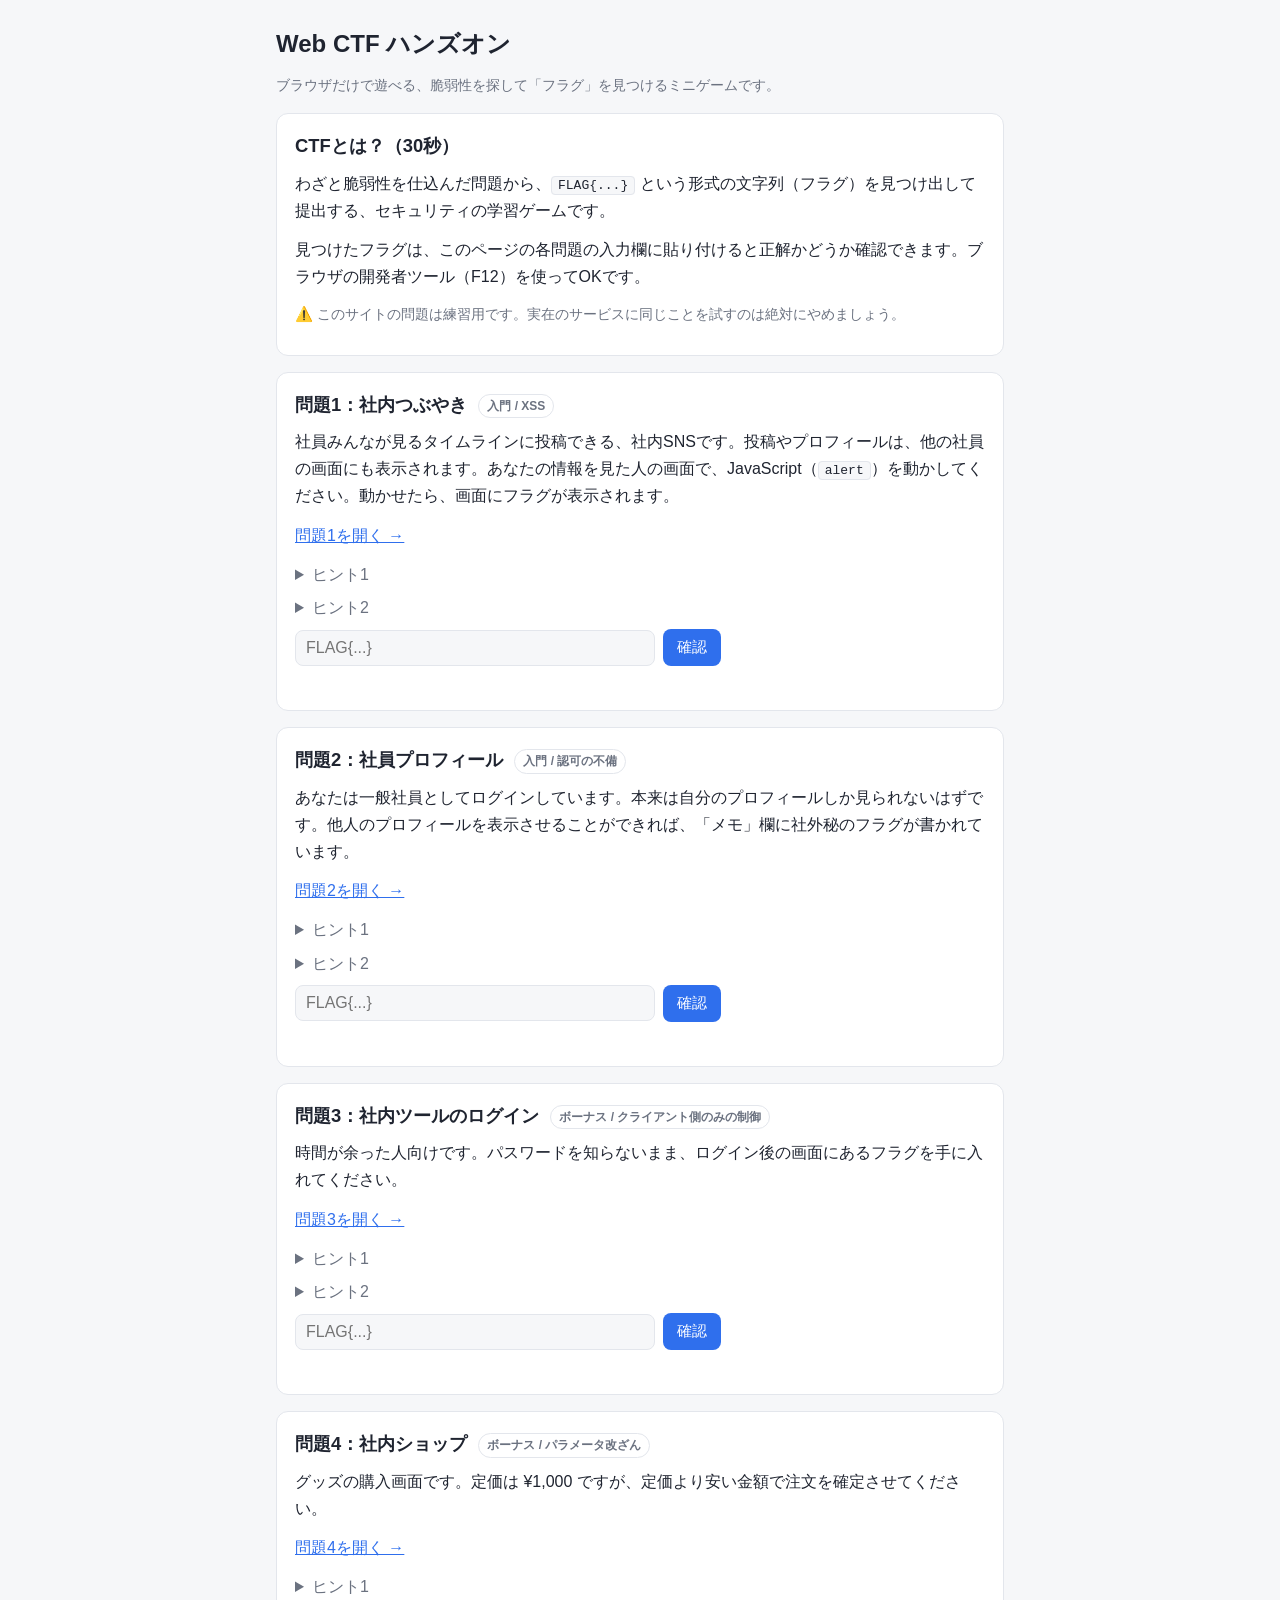
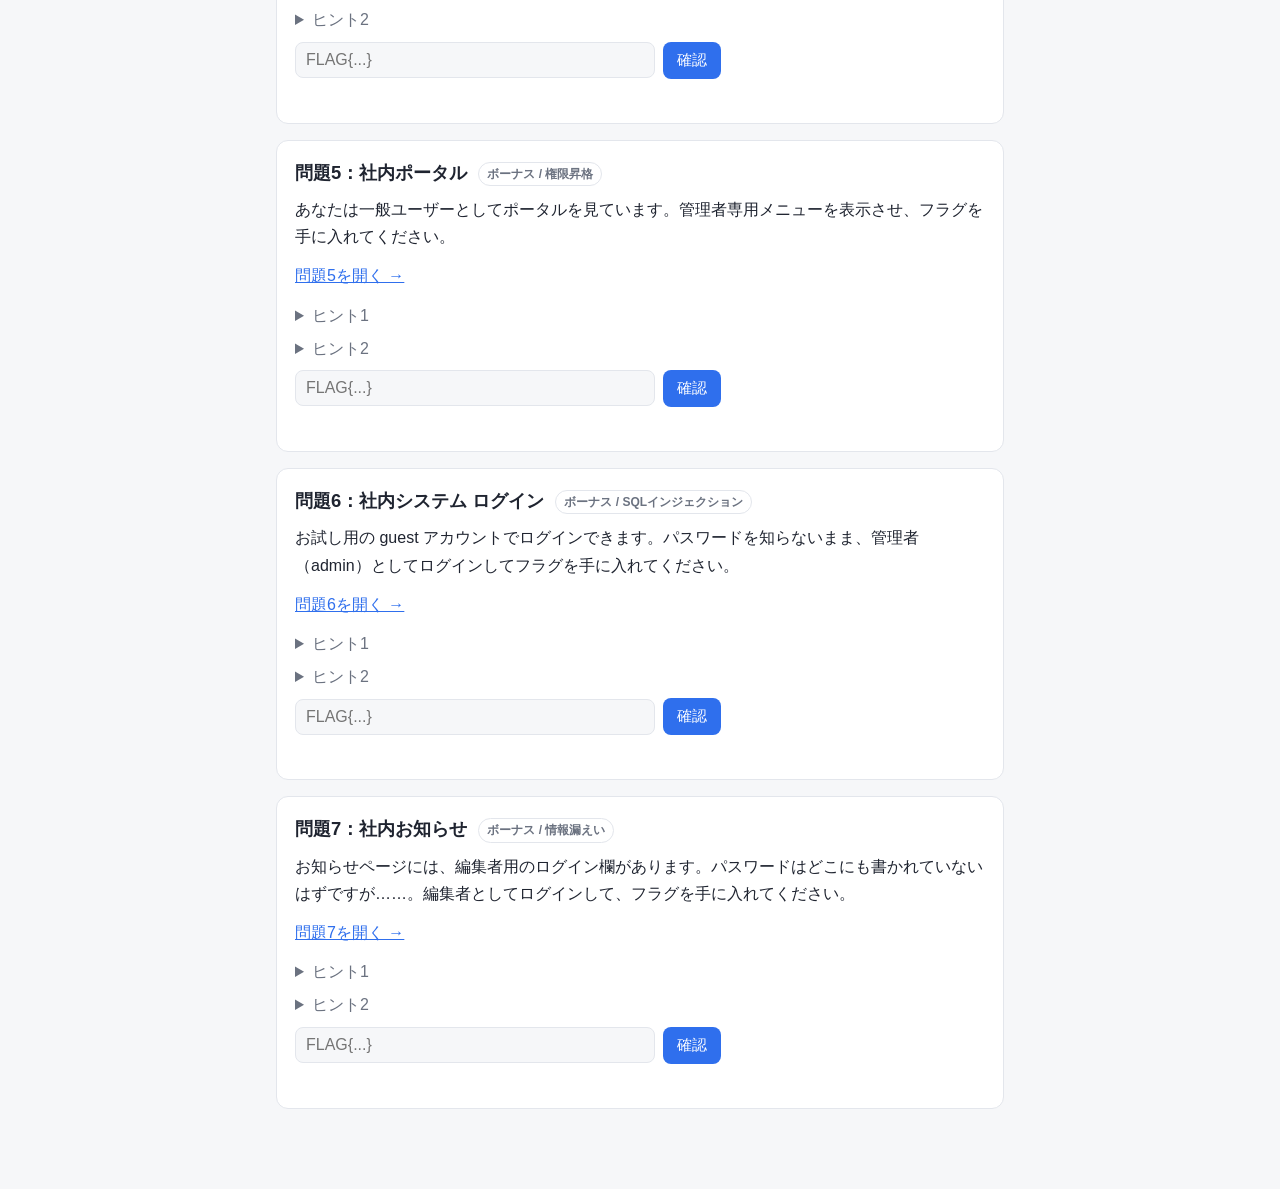
==== index.html @ e2369fd0 "問題1を「プロフィールのWebサイト欄からのXSS（javascript: URL）」に変更 - 投稿本文は textContent で対策済みにし、<script> では解けないようにした - プロ" ====
<!doctype html>
<html lang="ja">
<head>
<meta charset="utf-8">
<meta name="viewport" content="width=device-width, initial-scale=1">
<meta name="robots" content="noindex">
<title>Web CTF ハンズオン</title>
<link rel="stylesheet" href="style.css">
</head>
<body>
<main>
  <h1>Web CTF ハンズオン</h1>
  <p class="muted">ブラウザだけで遊べる、脆弱性を探して「フラグ」を見つけるミニゲームです。</p>

  <div class="card">
    <h2>CTFとは？（30秒）</h2>
    <p>わざと脆弱性を仕込んだ問題から、<code>FLAG{...}</code> という形式の文字列（フラグ）を見つけ出して提出する、セキュリティの学習ゲームです。</p>
    <p>見つけたフラグは、このページの各問題の入力欄に貼り付けると正解かどうか確認できます。ブラウザの開発者ツール（F12）を使ってOKです。</p>
    <p class="muted">⚠️ このサイトの問題は練習用です。実在のサービスに同じことを試すのは絶対にやめましょう。</p>
  </div>

  <div class="card" data-q="q1">
    <h2>問題1：社内つぶやき <span class="badge">入門 / XSS</span></h2>
    <p>社員みんなが見るタイムラインに投稿できる、社内SNSです。投稿やプロフィールは、他の社員の画面にも表示されます。あなたの情報を見た人の画面で、JavaScript（<code>alert</code>）を動かしてください。動かせたら、画面にフラグが表示されます。</p>
    <p><a href="q1.html" target="_blank" rel="noopener">問題1を開く →</a></p>
    <details><summary>ヒント1</summary><p>投稿の本文は、きちんと対策されているようです（<code>&lt;script&gt;</code> を投稿しても、文字のまま表示されます）。投稿のほかに、あなたが入力できる場所はありませんか？ 入力した内容が画面のどこにどう使われているか、開発者ツール（F12）の「要素」タブで見てみましょう。</p></details>
    <details><summary>ヒント2</summary><p>リンク（<code>&lt;a href="..."&gt;</code>）の行き先には、<code>https://</code> だけでなく <code>javascript:</code> で始まる値も書けます。この場合、リンクをクリックすると後ろのJavaScriptが実行されます。Webサイト欄に <code>javascript:alert(1)</code> と保存して、タイムラインの自分の名前をクリックしてみましょう。</p></details>
    <div class="row"><input type="text" placeholder="FLAG{...}" aria-label="問題1のフラグ"><button type="button">確認</button></div>
    <div class="result" aria-live="polite"></div>
  </div>

  <div class="card" data-q="q2">
    <h2>問題2：社員プロフィール <span class="badge">入門 / 認可の不備</span></h2>
    <p>あなたは一般社員としてログインしています。本来は自分のプロフィールしか見られないはずです。他人のプロフィールを表示させることができれば、「メモ」欄に社外秘のフラグが書かれています。</p>
    <p><a href="q2.html?id=101" target="_blank" rel="noopener">問題2を開く →</a></p>
    <details><summary>ヒント1</summary><p>ブラウザのアドレスバー（URL）をよく見てみましょう。</p></details>
    <details><summary>ヒント2</summary><p>URLの <code>id=</code> の後ろの数字を、自分のID（101）以外に変えるとどうなりますか？ 他人のデータが見えてしまったら、それが問題の穴です。</p></details>
    <div class="row"><input type="text" placeholder="FLAG{...}" aria-label="問題2のフラグ"><button type="button">確認</button></div>
    <div class="result" aria-live="polite"></div>
  </div>

  <div class="card" data-q="q3">
    <h2>問題3：社内ツールのログイン <span class="badge">ボーナス / クライアント側のみの制御</span></h2>
    <p>時間が余った人向けです。パスワードを知らないまま、ログイン後の画面にあるフラグを手に入れてください。</p>
    <p><a href="q3.html" target="_blank" rel="noopener">問題3を開く →</a></p>
    <details><summary>ヒント1</summary><p>ページのソース（右クリック →「ページのソースを表示」）を読んでみましょう。ログインの判定は、どこで行われていますか？</p></details>
    <details><summary>ヒント2</summary><p>パスワードの確認がブラウザ側のJavaScriptだけで行われています。<code>atob(...)</code> は Base64 をデコードする関数で、開発者ツールのコンソールでそのまま実行できます。</p></details>
    <div class="row"><input type="text" placeholder="FLAG{...}" aria-label="問題3のフラグ"><button type="button">確認</button></div>
    <div class="result" aria-live="polite"></div>
  </div>

  <div class="card" data-q="q4">
    <h2>問題4：社内ショップ <span class="badge">ボーナス / パラメータ改ざん</span></h2>
    <p>グッズの購入画面です。定価は ¥1,000 ですが、定価より安い金額で注文を確定させてください。</p>
    <p><a href="q4.html" target="_blank" rel="noopener">問題4を開く →</a></p>
    <details><summary>ヒント1</summary><p>画面に見えない項目も、ブラウザには送信データとして入っています。開発者ツール（F12）の「Elements」でフォームを調べてみましょう。</p></details>
    <details><summary>ヒント2</summary><p><code>type="hidden"</code> の入力項目があります。その値はダブルクリックで書き換えられます。書き換えてから「購入する」を押してみましょう。</p></details>
    <div class="row"><input type="text" placeholder="FLAG{...}" aria-label="問題4のフラグ"><button type="button">確認</button></div>
    <div class="result" aria-live="polite"></div>
  </div>

  <div class="card" data-q="q5">
    <h2>問題5：社内ポータル <span class="badge">ボーナス / 権限昇格</span></h2>
    <p>あなたは一般ユーザーとしてポータルを見ています。管理者専用メニューを表示させ、フラグを手に入れてください。</p>
    <p><a href="q5.html" target="_blank" rel="noopener">問題5を開く →</a></p>
    <details><summary>ヒント1</summary><p>「現在のロール」は、どこに保存されているのでしょうか？ 開発者ツール（F12）の「Application」→「Cookies」を見てみましょう。</p></details>
    <details><summary>ヒント2</summary><p>Cookieの <code>role</code> の値は、ブラウザ上で自分で書き換えられます。書き換えたあと、ページを再読み込みしてみましょう。</p></details>
    <div class="row"><input type="text" placeholder="FLAG{...}" aria-label="問題5のフラグ"><button type="button">確認</button></div>
    <div class="result" aria-live="polite"></div>
  </div>

  <div class="card" data-q="q6">
    <h2>問題6：社内システム ログイン <span class="badge">ボーナス / SQLインジェクション</span></h2>
    <p>お試し用の guest アカウントでログインできます。パスワードを知らないまま、管理者（admin）としてログインしてフラグを手に入れてください。</p>
    <p><a href="q6.html" target="_blank" rel="noopener">問題6を開く →</a></p>
    <details><summary>ヒント1</summary><p>まずは guest / guest でログインして、画面に出る「実行されたSQL」を見てみましょう。入力した文字は、SQL文のどこに入っていますか？ ID に <code>'</code>（シングルクォート）を1つだけ入れるとどうなるでしょうか。</p></details>
    <details><summary>ヒント2</summary><p>入力に <code>'</code> を入れると、文字列を途中で終わらせて、その後ろに自分でSQLを書き足せます。SQLでは <code>--</code> から後ろはコメント（無視される部分）です。たとえば ID に <code>admin' --</code> と入れると、SQL文はどうなりますか？</p></details>
    <div class="row"><input type="text" placeholder="FLAG{...}" aria-label="問題6のフラグ"><button type="button">確認</button></div>
    <div class="result" aria-live="polite"></div>
  </div>

  <div class="card" data-q="q7">
    <h2>問題7：社内お知らせ <span class="badge">ボーナス / 情報漏えい</span></h2>
    <p>お知らせページには、編集者用のログイン欄があります。パスワードはどこにも書かれていないはずですが……。編集者としてログインして、フラグを手に入れてください。</p>
    <p><a href="q7.html" target="_blank" rel="noopener">問題7を開く →</a></p>
    <details><summary>ヒント1</summary><p>ページのソースを見ると、別のファイル（設定ファイル）を読み込んでいます。ソース表示の画面では、そのファイル名をクリックして中身を開けます。</p></details>
    <details><summary>ヒント2</summary><p>設定ファイルのコメントに、「退避してある」古いファイルの名前が書かれています。アドレスバーのURLのファイル名をそれに書き換えて開いてみましょう。Webサーバーに置いたファイルは、リンクがなくてもURLさえ分かれば誰でも読めてしまいます。</p></details>
    <div class="row"><input type="text" placeholder="FLAG{...}" aria-label="問題7のフラグ"><button type="button">確認</button></div>
    <div class="result" aria-live="polite"></div>
  </div>

  <p class="muted" id="score" aria-live="polite"></p>
</main>

<script>
// フラグのSHA-256ハッシュ（答えそのものはここに書いていません）
const HASHES = {
  q1: "989458d26c2653d7b86d0289a339e1fc984cbf2ce73290f299287fc858fa68b1",
  q2: "4f68c20f3bf5aa5abec0d32d25b619ff41ea1a18fd244e82161d80823bf4a0c4",
  q3: "cb4aacacb4c4425d191102f54ab099ae815f8ea97229284aa31548eb40bf92a2",
  q4: "a25055f9118e65baf4ce43bc5c16e321013c6e10157f5fd07858ee1d9f1cf411",
  q5: "8100dc72014c74192560a6a80b3734c17d6a9fcbdfe3a47134e9db5082680f2f",
  q6: "704861c099c2d3eb92d60e5a956286bfa74d0f9bb892439f541e4e0abcc93b83",
  q7: "296c0e98abc1559d18c495df46f1ddfdf1f7df73185b8f9fa891355a2763d603"
};
const solved = new Set();

async function sha256(text) {
  const buf = await crypto.subtle.digest("SHA-256", new TextEncoder().encode(text));
  return [...new Uint8Array(buf)].map(b => b.toString(16).padStart(2, "0")).join("");
}

document.querySelectorAll(".card[data-q]").forEach(card => {
  const q = card.dataset.q;
  const input = card.querySelector("input");
  const result = card.querySelector(".result");
  const check = async () => {
    const value = input.value.trim();
    if (!value) return;
    if (await sha256(value) === HASHES[q]) {
      result.textContent = "✅ 正解です！";
      result.className = "result ok";
      solved.add(q);
    } else {
      result.textContent = "❌ 違うようです。もう少し探してみましょう。";
      result.className = "result ng";
    }
    document.getElementById("score").textContent = "正解数：" + solved.size + " / " + Object.keys(HASHES).length + "（問題3〜7はボーナスです）";
  };
  card.querySelector("button").addEventListener("click", check);
  input.addEventListener("keydown", e => { if (e.key === "Enter") check(); });
});
</script>
</body>
</html>
---- style.css ----
:root {
  --bg: #f6f7f9;
  --card: #ffffff;
  --text: #1f2430;
  --muted: #6b7280;
  --accent: #2f6fed;
  --border: #e3e6ec;
  --ok: #17803d;
  --ng: #c0392b;
}
@media (prefers-color-scheme: dark) {
  :root {
    --bg: #14161b;
    --card: #1d2027;
    --text: #e8eaf0;
    --muted: #9aa1b0;
    --accent: #6c9bff;
    --border: #2c303a;
    --ok: #4cc27a;
    --ng: #ff7a6b;
  }
}
* { box-sizing: border-box; }
body {
  margin: 0;
  background: var(--bg);
  color: var(--text);
  font-family: -apple-system, BlinkMacSystemFont, "Hiragino Sans", "Noto Sans JP", sans-serif;
  line-height: 1.7;
}
main { max-width: 760px; margin: 0 auto; padding: 24px 16px 64px; }
h1 { font-size: 1.5rem; margin: 0 0 8px; }
h2 { font-size: 1.15rem; margin: 0 0 8px; }
p { margin: 0 0 12px; }
a { color: var(--accent); }
.card {
  background: var(--card);
  border: 1px solid var(--border);
  border-radius: 12px;
  padding: 16px 18px;
  margin: 16px 0;
}
.badge {
  display: inline-block;
  font-size: 0.75rem;
  padding: 1px 8px;
  border-radius: 999px;
  border: 1px solid var(--border);
  color: var(--muted);
  margin-left: 6px;
  vertical-align: middle;
}
.muted { color: var(--muted); font-size: 0.9rem; }
input[type="text"], input[type="password"] {
  padding: 8px 10px;
  border: 1px solid var(--border);
  border-radius: 8px;
  background: var(--bg);
  color: var(--text);
  font-size: 1rem;
  min-width: 0;
  width: 100%;
  max-width: 360px;
}
button {
  padding: 8px 14px;
  border: 0;
  border-radius: 8px;
  background: var(--accent);
  color: #fff;
  font-size: 0.95rem;
  cursor: pointer;
}
.row { display: flex; gap: 8px; flex-wrap: wrap; align-items: center; margin-top: 8px; }
.result { margin-top: 8px; font-size: 0.9rem; min-height: 1.4em; }
.ok { color: var(--ok); font-weight: 600; }
.ng { color: var(--ng); }
details { margin: 6px 0; }
summary { cursor: pointer; color: var(--muted); }
table { border-collapse: collapse; width: 100%; }
th, td { text-align: left; padding: 6px 8px; border-bottom: 1px solid var(--border); }
th { width: 8em; color: var(--muted); font-weight: 500; }
.topbar { font-size: 0.85rem; color: var(--muted); margin-bottom: 16px; }
.back { margin-top: 24px; font-size: 0.9rem; }
code { background: var(--bg); padding: 1px 6px; border-radius: 4px; border: 1px solid var(--border); }
pre { background: var(--bg); border: 1px solid var(--border); border-radius: 8px; padding: 10px 12px; margin: 0 0 8px; white-space: pre-wrap; word-break: break-all; font-size: 0.9rem; }
.timeline { list-style: none; padding: 0; margin: 0; }
.timeline li { padding: 10px 0; border-bottom: 1px solid var(--border); }
.timeline li:last-child { border-bottom: 0; }
#clear { background: var(--card); border: 1px solid var(--ok); border-radius: 12px; padding: 12px 16px; word-break: break-all; }
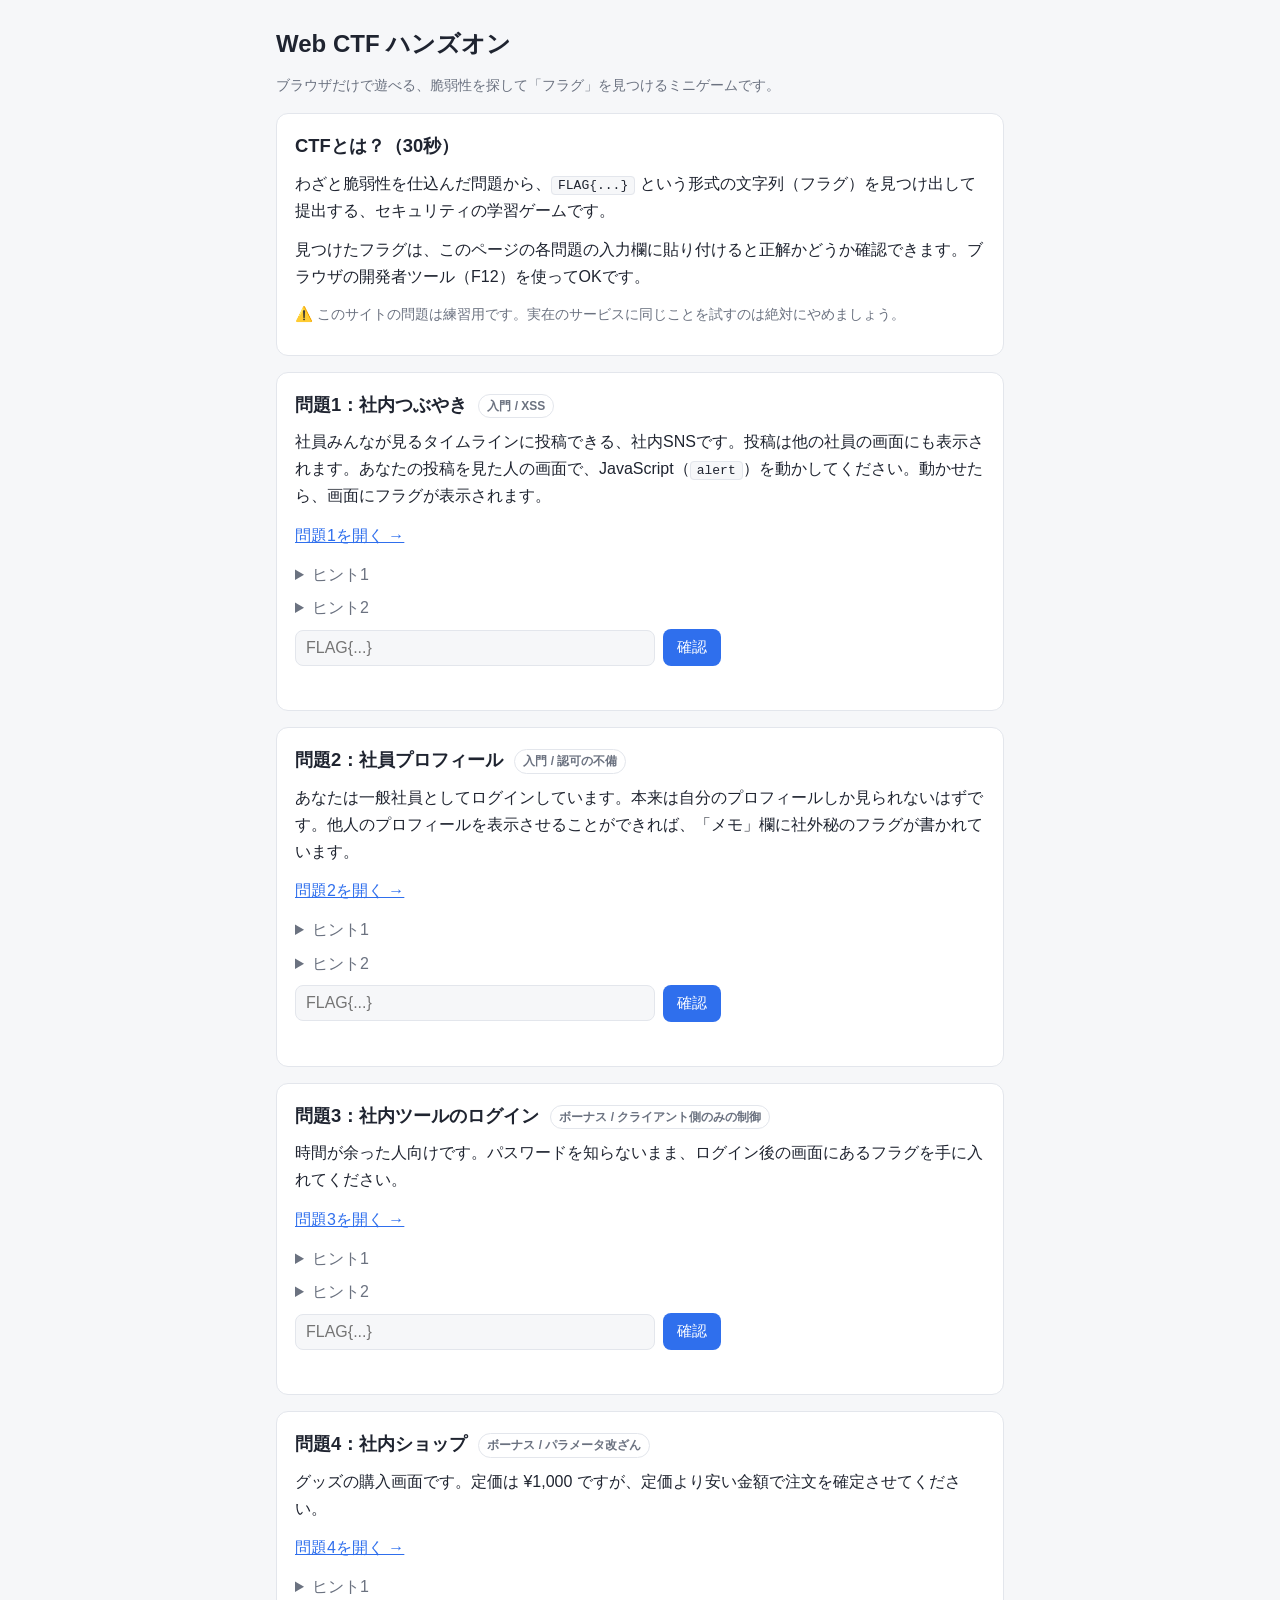
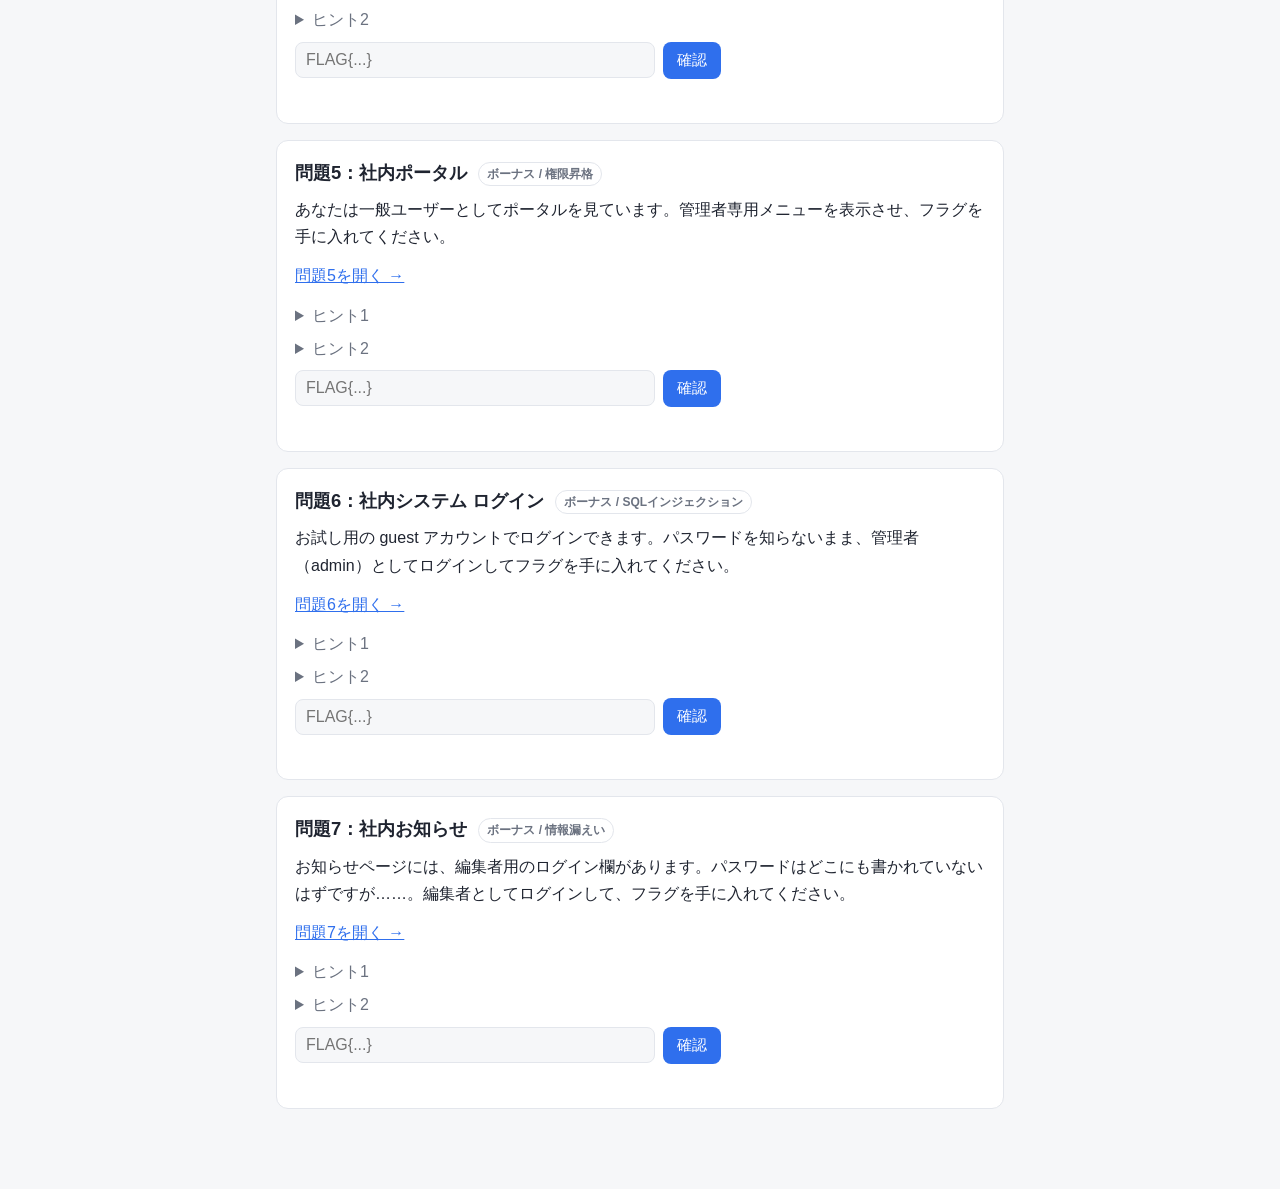
==== commit 695aaa29: "問題1を「大文字の <SCRIPT> で対策をすり抜けるXSS」に変更 - 投稿の小文字の <script> だけを消す、不十分な対策を用意 - <SCRIPT>alert(1)</SCRIPT> の" ====
--- a/index.html
+++ b/index.html
@@ -21,10 +21,10 @@
 
   <div class="card" data-q="q1">
     <h2>問題1：社内つぶやき <span class="badge">入門 / XSS</span></h2>
-    <p>社員みんなが見るタイムラインに投稿できる、社内SNSです。投稿やプロフィールは、他の社員の画面にも表示されます。あなたの情報を見た人の画面で、JavaScript（<code>alert</code>）を動かしてください。動かせたら、画面にフラグが表示されます。</p>
+    <p>社員みんなが見るタイムラインに投稿できる、社内SNSです。投稿は他の社員の画面にも表示されます。あなたの投稿を見た人の画面で、JavaScript（<code>alert</code>）を動かしてください。動かせたら、画面にフラグが表示されます。</p>
     <p><a href="q1.html" target="_blank" rel="noopener">問題1を開く →</a></p>
-    <details><summary>ヒント1</summary><p>投稿の本文は、きちんと対策されているようです（<code>&lt;script&gt;</code> を投稿しても、文字のまま表示されます）。投稿のほかに、あなたが入力できる場所はありませんか？ 入力した内容が画面のどこにどう使われているか、開発者ツール（F12）の「要素」タブで見てみましょう。</p></details>
-    <details><summary>ヒント2</summary><p>リンク（<code>&lt;a href="..."&gt;</code>）の行き先には、<code>https://</code> だけでなく <code>javascript:</code> で始まる値も書けます。この場合、リンクをクリックすると後ろのJavaScriptが実行されます。Webサイト欄に <code>javascript:alert(1)</code> と保存して、タイムラインの自分の名前をクリックしてみましょう。</p></details>
+    <details><summary>ヒント1</summary><p>まずは <code>&lt;script&gt;alert(1)&lt;/script&gt;</code> と投稿してみましょう。タイムラインには何が残りましたか？ 何が消されたのでしょうか。</p></details>
+    <details><summary>ヒント2</summary><p>このサイトは、小文字の <code>&lt;script&gt;</code> という文字だけを探して消しています。でも、HTMLのタグは大文字で書いても同じ意味になります。<code>&lt;SCRIPT&gt;alert(1)&lt;/SCRIPT&gt;</code> と投稿するとどうなるでしょうか？</p></details>
     <div class="row"><input type="text" placeholder="FLAG{...}" aria-label="問題1のフラグ"><button type="button">確認</button></div>
     <div class="result" aria-live="polite"></div>
   </div>
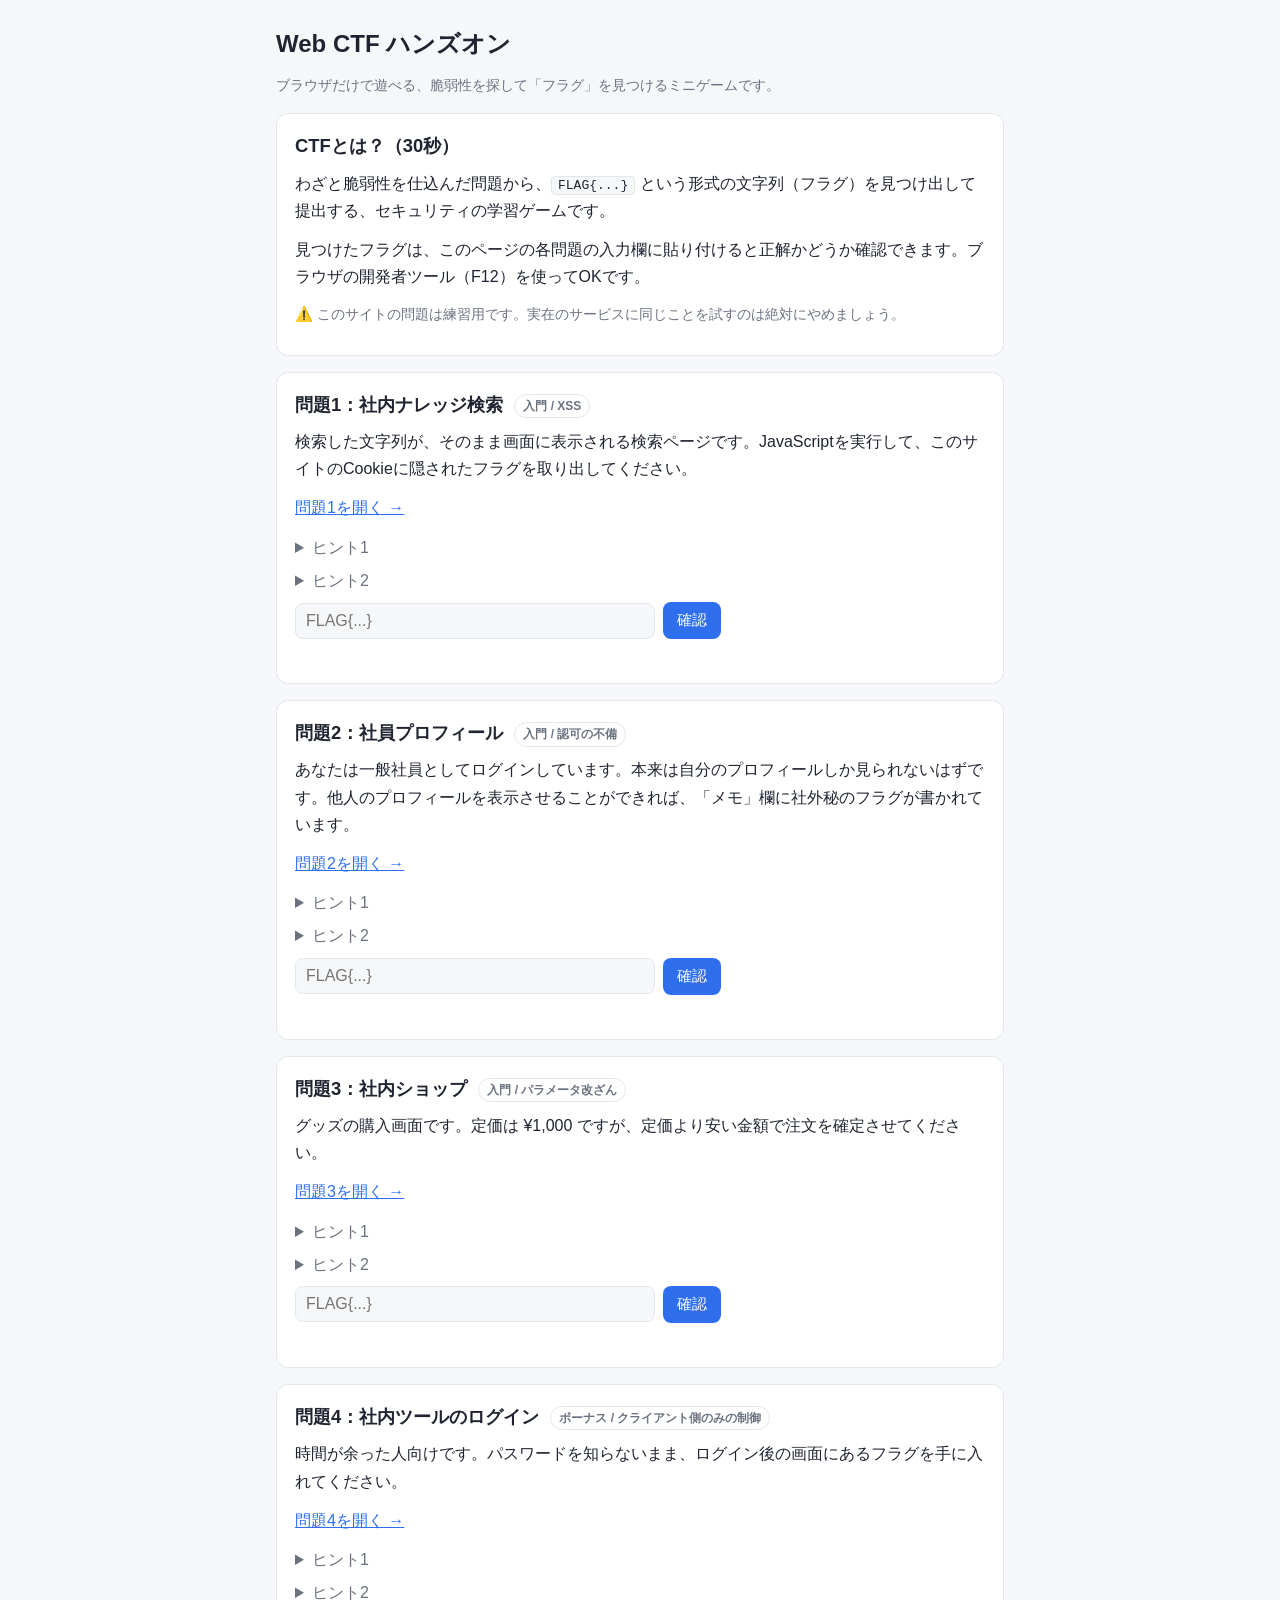
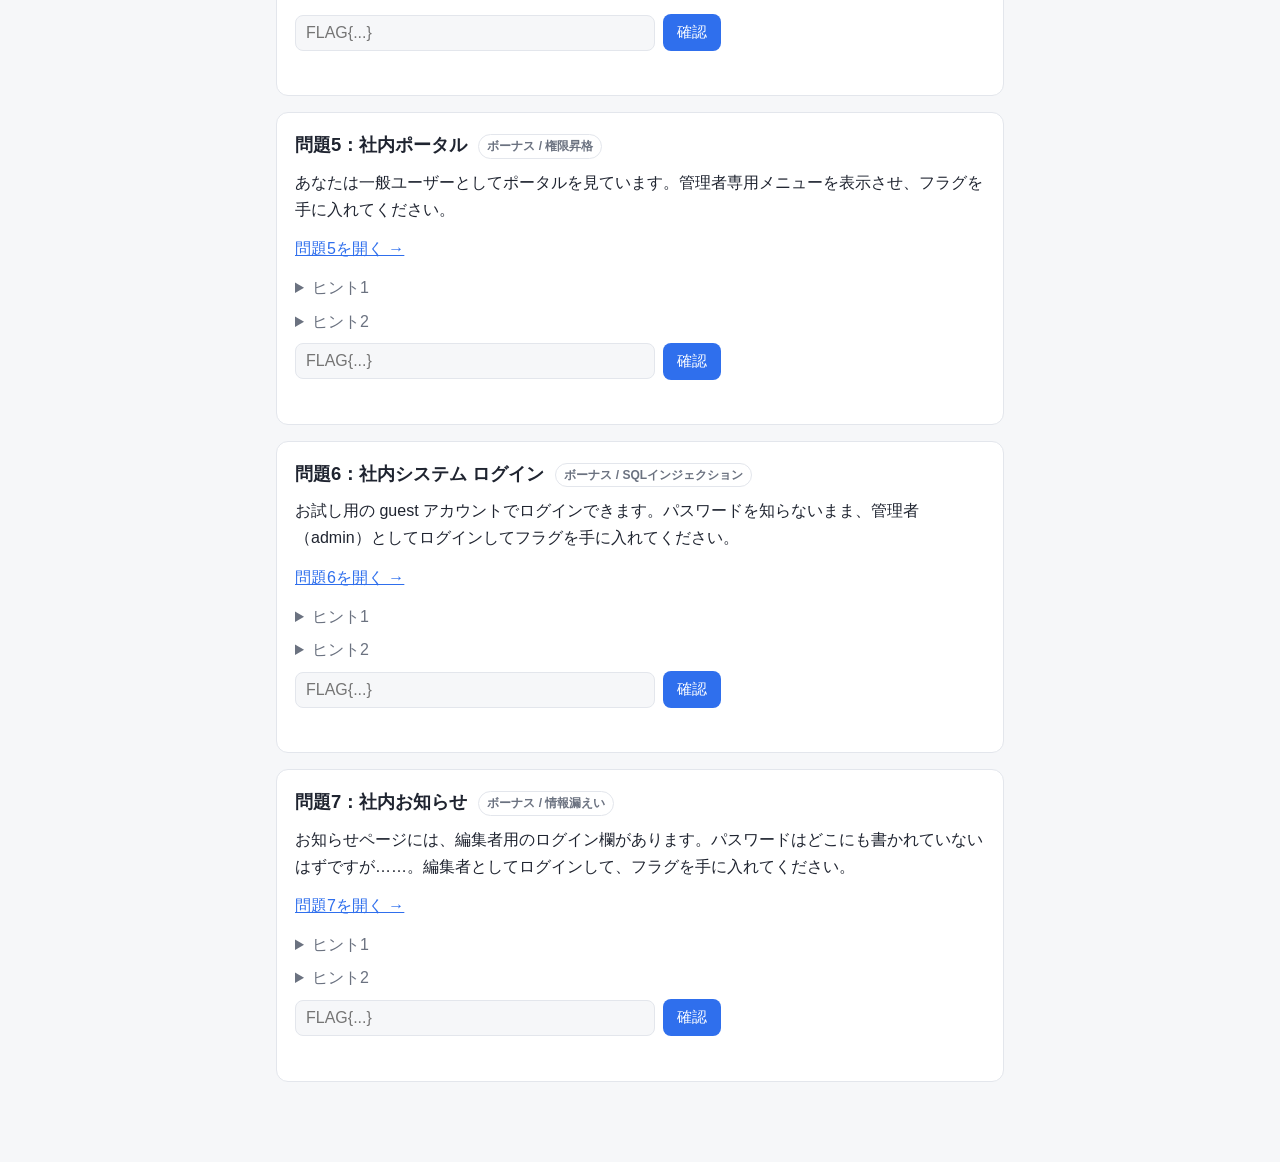
==== commit ebc38d49: "問題3と問題4を入れ替え（問題3＝社内ショップ、問題4＝社内ツールのログイン） - q3.html を社内ショップ（パラメータ改ざん・本編）、q4.html を社内ツールのログイン（クライアント側のみ" ====
--- a/index.html
+++ b/index.html
@@ -20,11 +20,11 @@
   </div>
 
   <div class="card" data-q="q1">
-    <h2>問題1：社内つぶやき <span class="badge">入門 / XSS</span></h2>
-    <p>社員みんなが見るタイムラインに投稿できる、社内SNSです。投稿は他の社員の画面にも表示されます。あなたの投稿を見た人の画面で、JavaScript（<code>alert</code>）を動かしてください。動かせたら、画面にフラグが表示されます。</p>
+    <h2>問題1：社内ナレッジ検索 <span class="badge">入門 / XSS</span></h2>
+    <p>検索した文字列が、そのまま画面に表示される検索ページです。JavaScriptを実行して、このサイトのCookieに隠されたフラグを取り出してください。</p>
     <p><a href="q1.html" target="_blank" rel="noopener">問題1を開く →</a></p>
-    <details><summary>ヒント1</summary><p>まずは <code>&lt;script&gt;alert(1)&lt;/script&gt;</code> と投稿してみましょう。タイムラインには何が残りましたか？ 何が消されたのでしょうか。</p></details>
-    <details><summary>ヒント2</summary><p>このサイトは、小文字の <code>&lt;script&gt;</code> という文字だけを探して消しています。でも、HTMLのタグは大文字で書いても同じ意味になります。<code>&lt;SCRIPT&gt;alert(1)&lt;/SCRIPT&gt;</code> と投稿するとどうなるでしょうか？</p></details>
+    <details><summary>ヒント1</summary><p>入力した文字は、HTMLとしてそのまま解釈されているかもしれません。<code>&lt;b&gt;太字&lt;/b&gt;</code> と入力するとどうなりますか？</p></details>
+    <details><summary>ヒント2</summary><p><code>&lt;script&gt;</code> タグは対策されています。でも、JavaScriptを実行できるHTMLの書き方は他にもあります（例：画像の読み込みエラー時に動く属性）。Cookieは <code>document.cookie</code> で読めます。</p></details>
     <div class="row"><input type="text" placeholder="FLAG{...}" aria-label="問題1のフラグ"><button type="button">確認</button></div>
     <div class="result" aria-live="polite"></div>
   </div>
@@ -40,21 +40,21 @@
   </div>
 
   <div class="card" data-q="q3">
-    <h2>問題3：社内ツールのログイン <span class="badge">ボーナス / クライアント側のみの制御</span></h2>
-    <p>時間が余った人向けです。パスワードを知らないまま、ログイン後の画面にあるフラグを手に入れてください。</p>
+    <h2>問題3：社内ショップ <span class="badge">入門 / パラメータ改ざん</span></h2>
+    <p>グッズの購入画面です。定価は ¥1,000 ですが、定価より安い金額で注文を確定させてください。</p>
     <p><a href="q3.html" target="_blank" rel="noopener">問題3を開く →</a></p>
-    <details><summary>ヒント1</summary><p>ページのソース（右クリック →「ページのソースを表示」）を読んでみましょう。ログインの判定は、どこで行われていますか？</p></details>
-    <details><summary>ヒント2</summary><p>パスワードの確認がブラウザ側のJavaScriptだけで行われています。<code>atob(...)</code> は Base64 をデコードする関数で、開発者ツールのコンソールでそのまま実行できます。</p></details>
+    <details><summary>ヒント1</summary><p>画面に見えない項目も、ブラウザには送信データとして入っています。開発者ツール（F12）の「Elements」でフォームを調べてみましょう。</p></details>
+    <details><summary>ヒント2</summary><p><code>type="hidden"</code> の入力項目があります。その値はダブルクリックで書き換えられます。書き換えてから「購入する」を押してみましょう。</p></details>
     <div class="row"><input type="text" placeholder="FLAG{...}" aria-label="問題3のフラグ"><button type="button">確認</button></div>
     <div class="result" aria-live="polite"></div>
   </div>
 
   <div class="card" data-q="q4">
-    <h2>問題4：社内ショップ <span class="badge">ボーナス / パラメータ改ざん</span></h2>
-    <p>グッズの購入画面です。定価は ¥1,000 ですが、定価より安い金額で注文を確定させてください。</p>
+    <h2>問題4：社内ツールのログイン <span class="badge">ボーナス / クライアント側のみの制御</span></h2>
+    <p>時間が余った人向けです。パスワードを知らないまま、ログイン後の画面にあるフラグを手に入れてください。</p>
     <p><a href="q4.html" target="_blank" rel="noopener">問題4を開く →</a></p>
-    <details><summary>ヒント1</summary><p>画面に見えない項目も、ブラウザには送信データとして入っています。開発者ツール（F12）の「Elements」でフォームを調べてみましょう。</p></details>
-    <details><summary>ヒント2</summary><p><code>type="hidden"</code> の入力項目があります。その値はダブルクリックで書き換えられます。書き換えてから「購入する」を押してみましょう。</p></details>
+    <details><summary>ヒント1</summary><p>ページのソース（右クリック →「ページのソースを表示」）を読んでみましょう。ログインの判定は、どこで行われていますか？</p></details>
+    <details><summary>ヒント2</summary><p>パスワードの確認がブラウザ側のJavaScriptだけで行われています。<code>atob(...)</code> は Base64 をデコードする関数で、開発者ツールのコンソールでそのまま実行できます。</p></details>
     <div class="row"><input type="text" placeholder="FLAG{...}" aria-label="問題4のフラグ"><button type="button">確認</button></div>
     <div class="result" aria-live="polite"></div>
   </div>
@@ -97,8 +97,8 @@
 const HASHES = {
   q1: "989458d26c2653d7b86d0289a339e1fc984cbf2ce73290f299287fc858fa68b1",
   q2: "4f68c20f3bf5aa5abec0d32d25b619ff41ea1a18fd244e82161d80823bf4a0c4",
-  q3: "cb4aacacb4c4425d191102f54ab099ae815f8ea97229284aa31548eb40bf92a2",
-  q4: "a25055f9118e65baf4ce43bc5c16e321013c6e10157f5fd07858ee1d9f1cf411",
+  q3: "a25055f9118e65baf4ce43bc5c16e321013c6e10157f5fd07858ee1d9f1cf411",
+  q4: "cb4aacacb4c4425d191102f54ab099ae815f8ea97229284aa31548eb40bf92a2",
   q5: "8100dc72014c74192560a6a80b3734c17d6a9fcbdfe3a47134e9db5082680f2f",
   q6: "704861c099c2d3eb92d60e5a956286bfa74d0f9bb892439f541e4e0abcc93b83",
   q7: "296c0e98abc1559d18c495df46f1ddfdf1f7df73185b8f9fa891355a2763d603"
@@ -125,7 +125,7 @@
       result.textContent = "❌ 違うようです。もう少し探してみましょう。";
       result.className = "result ng";
     }
-    document.getElementById("score").textContent = "正解数：" + solved.size + " / " + Object.keys(HASHES).length + "（問題3〜7はボーナスです）";
+    document.getElementById("score").textContent = "正解数：" + solved.size + " / " + Object.keys(HASHES).length + "（問題4〜7はボーナスです）";
   };
   card.querySelector("button").addEventListener("click", check);
   input.addEventListener("keydown", e => { if (e.key === "Enter") check(); });
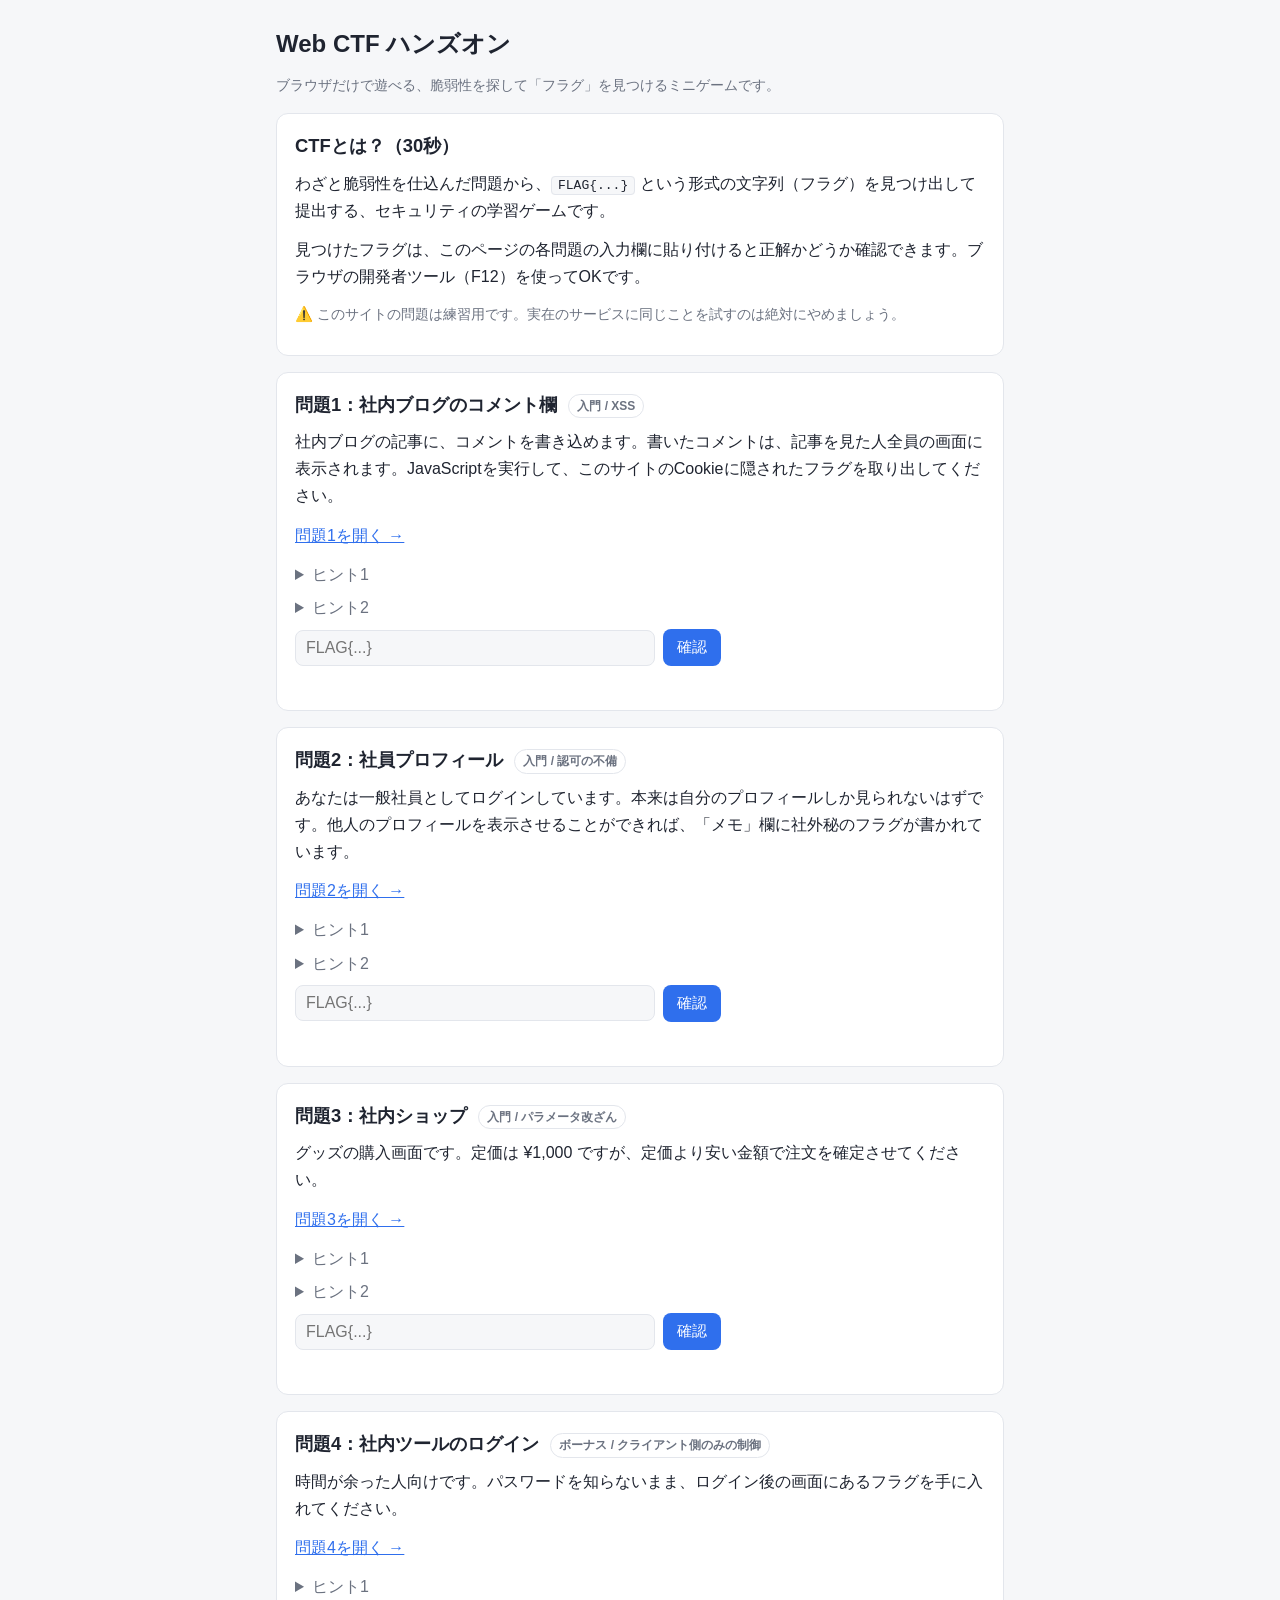
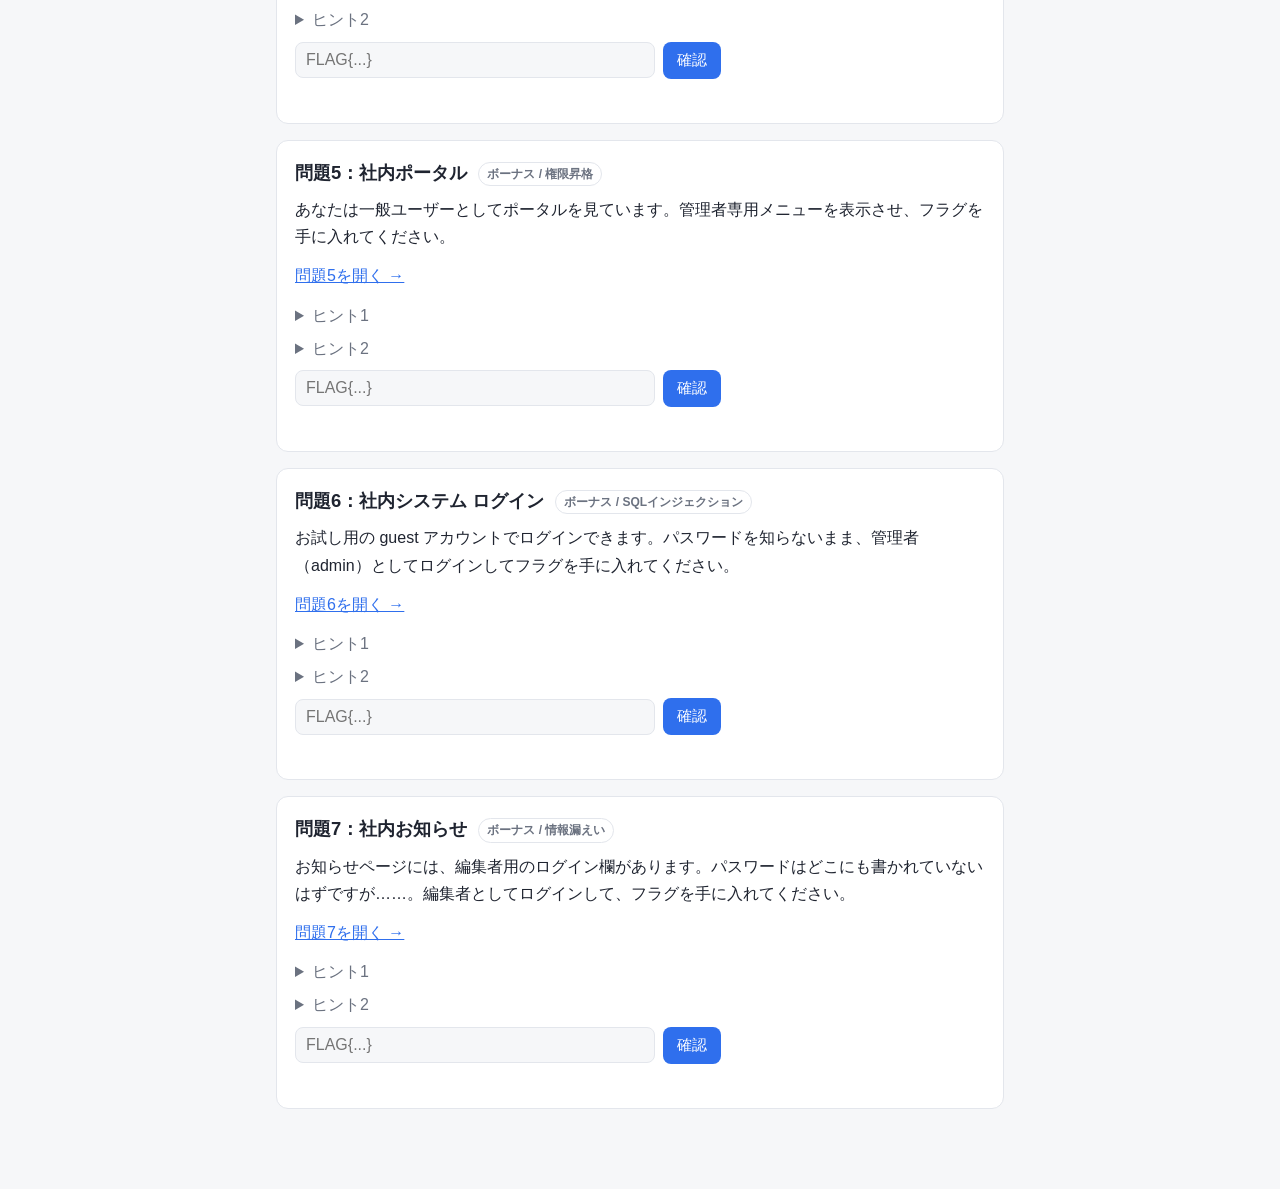
==== commit 5362c53f: "問題1をブログのコメント欄（保存型XSS）に変更し、XSSのデモ用ページを追加 - q1.html：社内ブログの記事とコメント欄。コメントは localStorage に保存し、innerHTML で" ====
--- a/index.html
+++ b/index.html
@@ -20,11 +20,11 @@
   </div>
 
   <div class="card" data-q="q1">
-    <h2>問題1：社内ナレッジ検索 <span class="badge">入門 / XSS</span></h2>
-    <p>検索した文字列が、そのまま画面に表示される検索ページです。JavaScriptを実行して、このサイトのCookieに隠されたフラグを取り出してください。</p>
+    <h2>問題1：社内ブログのコメント欄 <span class="badge">入門 / XSS</span></h2>
+    <p>社内ブログの記事に、コメントを書き込めます。書いたコメントは、記事を見た人全員の画面に表示されます。JavaScriptを実行して、このサイトのCookieに隠されたフラグを取り出してください。</p>
     <p><a href="q1.html" target="_blank" rel="noopener">問題1を開く →</a></p>
-    <details><summary>ヒント1</summary><p>入力した文字は、HTMLとしてそのまま解釈されているかもしれません。<code>&lt;b&gt;太字&lt;/b&gt;</code> と入力するとどうなりますか？</p></details>
-    <details><summary>ヒント2</summary><p><code>&lt;script&gt;</code> タグは対策されています。でも、JavaScriptを実行できるHTMLの書き方は他にもあります（例：画像の読み込みエラー時に動く属性）。Cookieは <code>document.cookie</code> で読めます。</p></details>
+    <details><summary>ヒント1</summary><p>コメントの文字は、HTMLとしてそのまま表示されているかもしれません。<code>&lt;b&gt;こんにちは&lt;/b&gt;</code> とコメントするとどうなりますか？</p></details>
+    <details><summary>ヒント2</summary><p><code>&lt;script</code> は対策されています（消されます）。でも、JavaScriptを実行できるHTMLの書き方は、ほかにもあります（例：画像の読み込みエラー時に動く属性）。Cookieは <code>document.cookie</code> で読めます。</p></details>
     <div class="row"><input type="text" placeholder="FLAG{...}" aria-label="問題1のフラグ"><button type="button">確認</button></div>
     <div class="result" aria-live="polite"></div>
   </div>
--- a/style.css
+++ b/style.css
@@ -84,7 +84,7 @@
 .back { margin-top: 24px; font-size: 0.9rem; }
 code { background: var(--bg); padding: 1px 6px; border-radius: 4px; border: 1px solid var(--border); }
 pre { background: var(--bg); border: 1px solid var(--border); border-radius: 8px; padding: 10px 12px; margin: 0 0 8px; white-space: pre-wrap; word-break: break-all; font-size: 0.9rem; }
-.timeline { list-style: none; padding: 0; margin: 0; }
-.timeline li { padding: 10px 0; border-bottom: 1px solid var(--border); }
-.timeline li:last-child { border-bottom: 0; }
-#clear { background: var(--card); border: 1px solid var(--ok); border-radius: 12px; padding: 12px 16px; word-break: break-all; }
+.comments { list-style: none; padding: 0; margin: 0 0 12px; }
+.comments li { padding: 10px 0; border-bottom: 1px solid var(--border); }
+.comments li strong { font-size: 0.9rem; }
+button.secondary { background: transparent; color: var(--muted); border: 1px solid var(--border); }
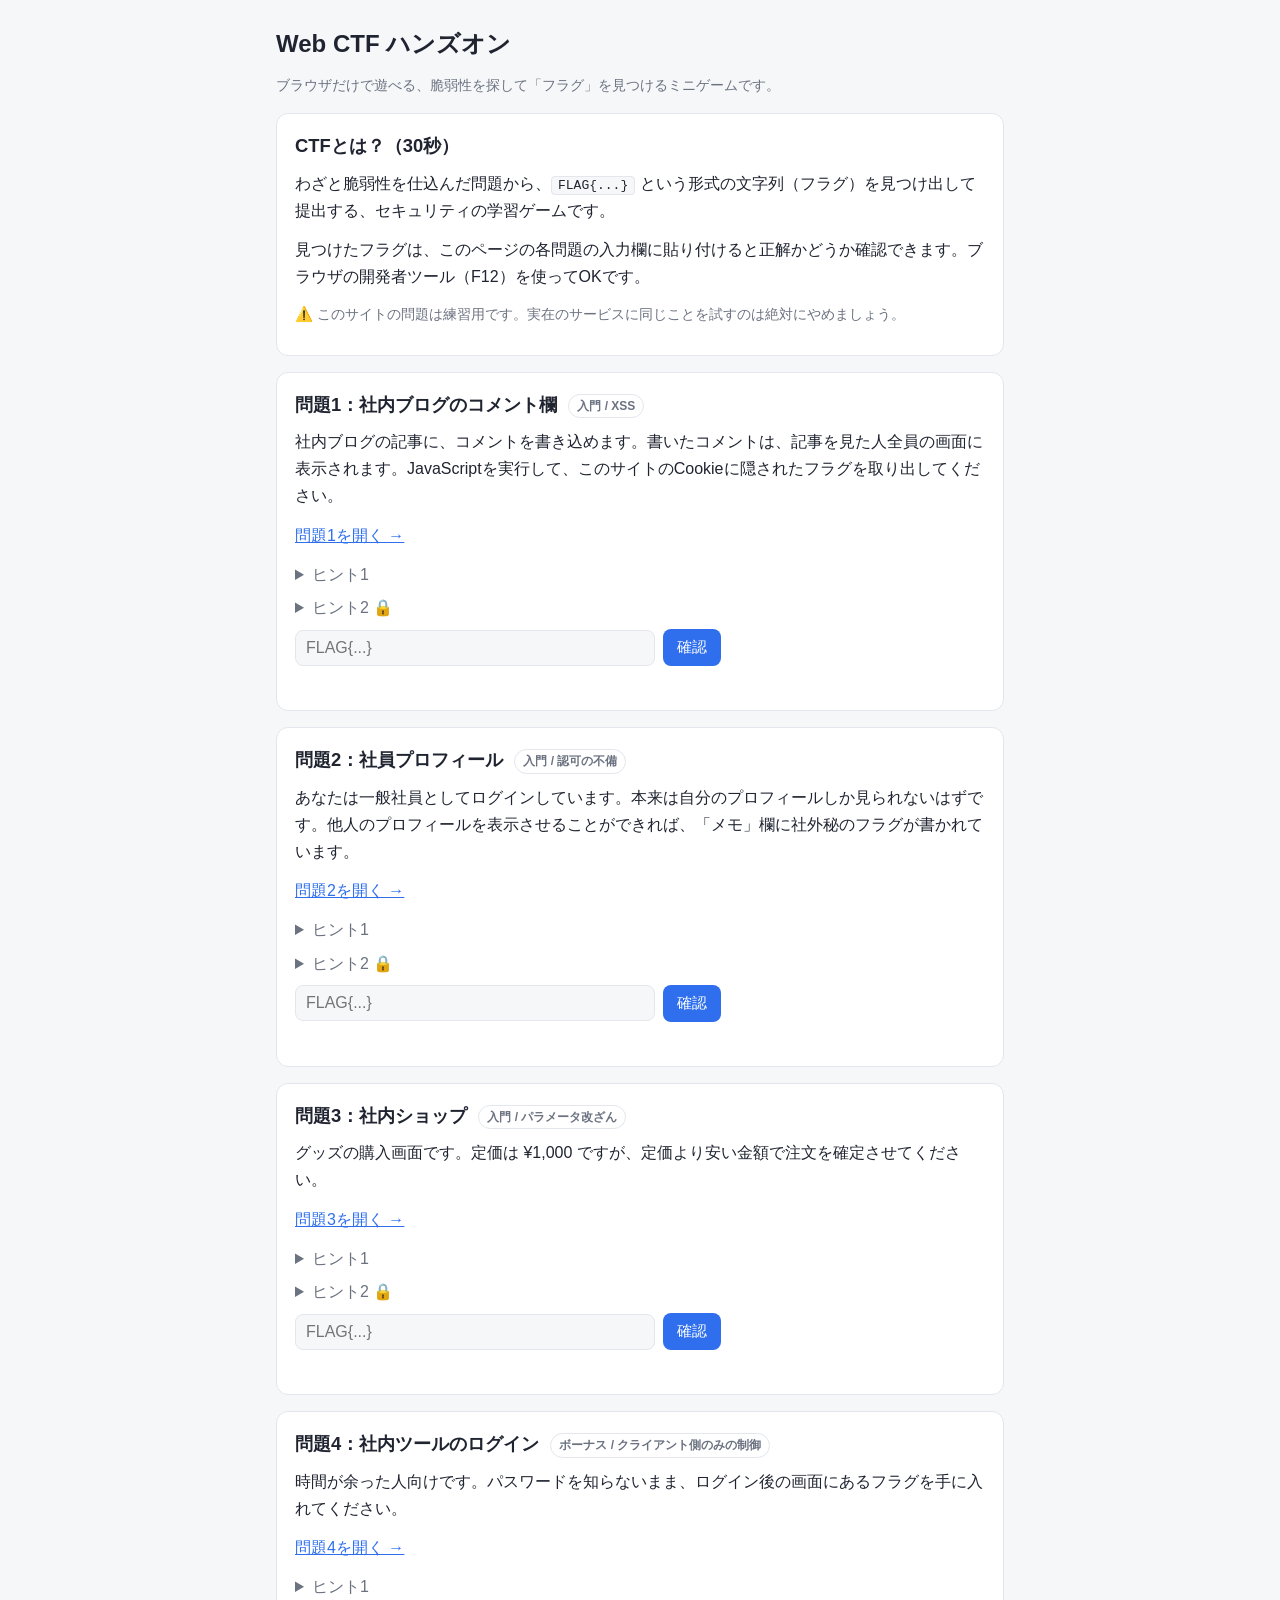
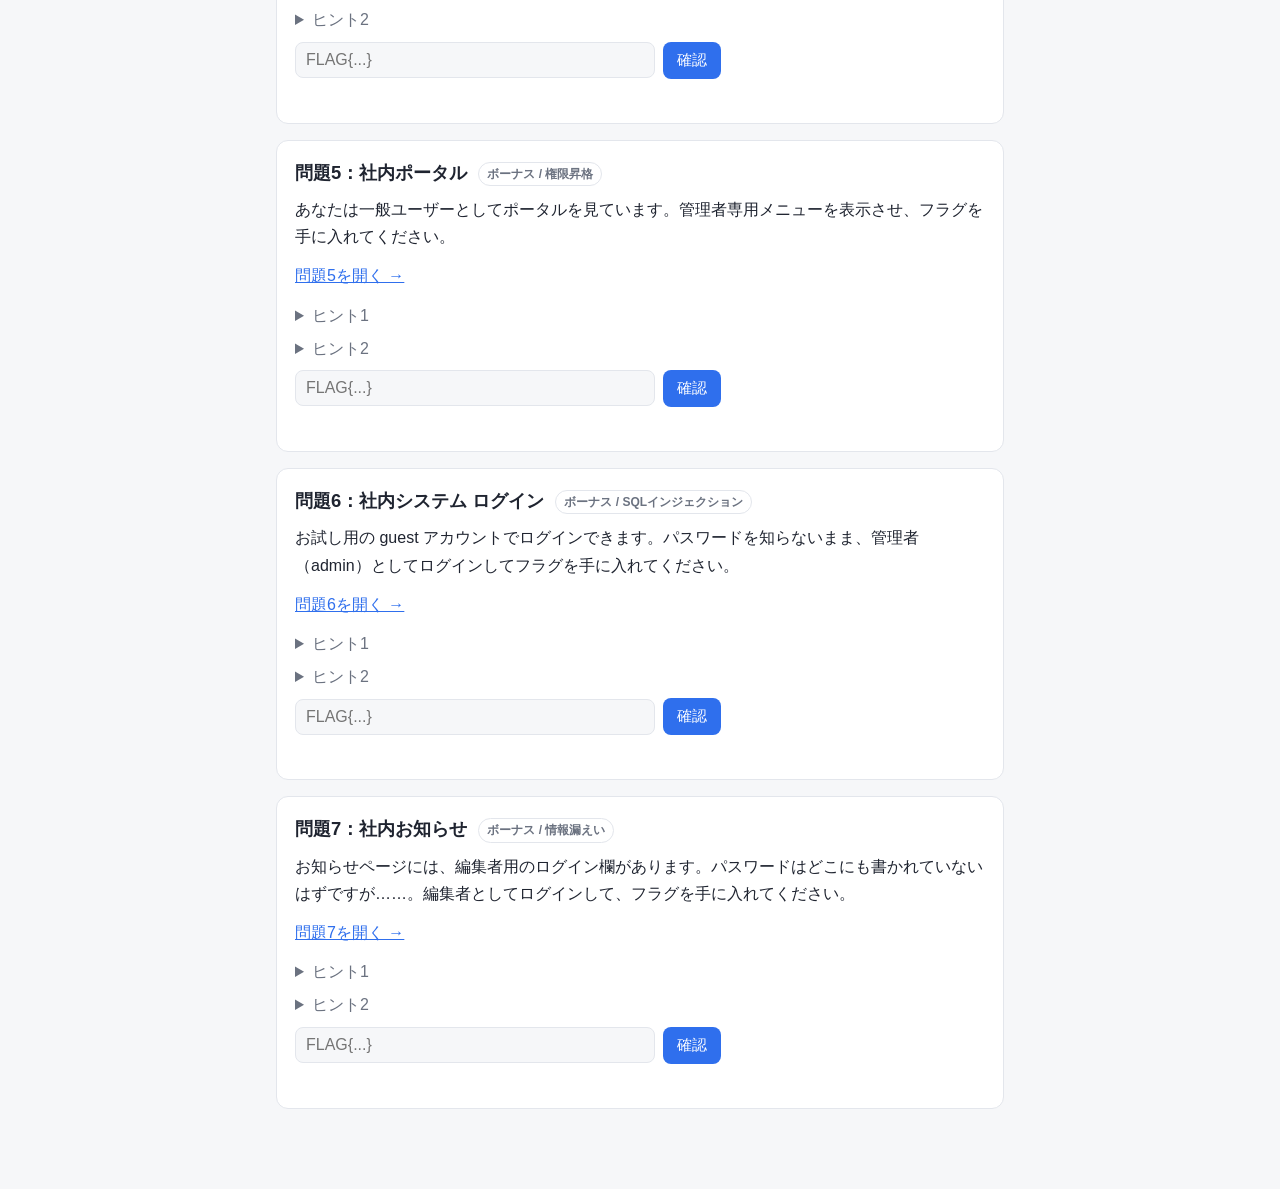
==== commit 60e90f8d: "本編（問題1〜3）のヒント2を、講師が伝える合言葉で開く仕組みに変更 - ヒント2の本文を合言葉から作った鍵（PBKDF2＋AES-GCM）で暗号化して埋め込み、ソースからは読めないようにした - 合" ====
--- a/index.html
+++ b/index.html
@@ -24,8 +24,8 @@
     <p>社内ブログの記事に、コメントを書き込めます。書いたコメントは、記事を見た人全員の画面に表示されます。JavaScriptを実行して、このサイトのCookieに隠されたフラグを取り出してください。</p>
     <p><a href="q1.html" target="_blank" rel="noopener">問題1を開く →</a></p>
     <details><summary>ヒント1</summary><p>コメントの文字は、HTMLとしてそのまま表示されているかもしれません。<code>&lt;b&gt;こんにちは&lt;/b&gt;</code> とコメントするとどうなりますか？</p></details>
-    <details><summary>ヒント2</summary><p><code>&lt;script</code> は対策されています（消されます）。でも、JavaScriptを実行できるHTMLの書き方は、ほかにもあります（例：画像の読み込みエラー時に動く属性）。Cookieは <code>document.cookie</code> で読めます。</p></details>
-    <div class="row"><input type="text" placeholder="FLAG{...}" aria-label="問題1のフラグ"><button type="button">確認</button></div>
+    <details class="hint2-locked" data-q="q1" data-hint2="/QuDEE9V3uCwJVaObm8UiQ==.m+3Se6CybRRSf9VI.d8IsyK/Aqy5kVztaeZ/[base64]/lbix4LijyOElYmZP/Yzbd6L4jyQsNETB5PvMcnRJ5WefcWrNiGPBxGGHR2rwbvAEyG8LJANK16cNAOKLGV4vs490kLeXbphH2TYHOpcDiM1JXvkcFcVkkhDz2JFMNNUU86f8aM+kwZIt6voWTaQw=="><summary>ヒント2 🔒</summary><div class="hint2-body"><p class="muted">時間になったら、講師がMeetのチャットで合言葉をお知らせします。</p><div class="row"><input type="text" placeholder="合言葉" aria-label="問題1のヒント2の合言葉" autocomplete="off"><button type="button">開く</button></div><div class="result" aria-live="polite"></div></div></details>
+    <div class="row flag-row"><input type="text" placeholder="FLAG{...}" aria-label="問題1のフラグ"><button type="button">確認</button></div>
     <div class="result" aria-live="polite"></div>
   </div>
 
@@ -34,8 +34,8 @@
     <p>あなたは一般社員としてログインしています。本来は自分のプロフィールしか見られないはずです。他人のプロフィールを表示させることができれば、「メモ」欄に社外秘のフラグが書かれています。</p>
     <p><a href="q2.html?id=101" target="_blank" rel="noopener">問題2を開く →</a></p>
     <details><summary>ヒント1</summary><p>ブラウザのアドレスバー（URL）をよく見てみましょう。</p></details>
-    <details><summary>ヒント2</summary><p>URLの <code>id=</code> の後ろの数字を、自分のID（101）以外に変えるとどうなりますか？ 他人のデータが見えてしまったら、それが問題の穴です。</p></details>
-    <div class="row"><input type="text" placeholder="FLAG{...}" aria-label="問題2のフラグ"><button type="button">確認</button></div>
+    <details class="hint2-locked" data-q="q2" data-hint2="PCLliRUPIjnv5kX0uM74ew==.luiBPdrU0jvIc9X5.EJwF47s+xMmlU0utvg6H6fPTlKMtWhIQmhet4/100siPjTRtYviWfOf1eFf91VY/64HgMKTFCpydC0XxQC8p3RLKtAsw4bG1UyCmENeUjobAVYG1zh3neRO9yr7dcFZTvwwM+YpXjCkk8OirsNf2JmRAH9Dn7YEjhSiycNPotC95dllMppqxR3Cb3auMA9E7CnEGdEM+wvVsu3xn3M8qAAjM9qgp80UQJAH48zXnHSo/2O7ZrdU0Xr9RMCa/K+KTud80lwoqyF5CNhaxvpg+9ZU/KbVrhJY="><summary>ヒント2 🔒</summary><div class="hint2-body"><p class="muted">時間になったら、講師がMeetのチャットで合言葉をお知らせします。</p><div class="row"><input type="text" placeholder="合言葉" aria-label="問題2のヒント2の合言葉" autocomplete="off"><button type="button">開く</button></div><div class="result" aria-live="polite"></div></div></details>
+    <div class="row flag-row"><input type="text" placeholder="FLAG{...}" aria-label="問題2のフラグ"><button type="button">確認</button></div>
     <div class="result" aria-live="polite"></div>
   </div>
 
@@ -44,8 +44,8 @@
     <p>グッズの購入画面です。定価は ¥1,000 ですが、定価より安い金額で注文を確定させてください。</p>
     <p><a href="q3.html" target="_blank" rel="noopener">問題3を開く →</a></p>
     <details><summary>ヒント1</summary><p>画面に見えない項目も、ブラウザには送信データとして入っています。開発者ツール（F12）の「Elements」でフォームを調べてみましょう。</p></details>
-    <details><summary>ヒント2</summary><p><code>type="hidden"</code> の入力項目があります。その値はダブルクリックで書き換えられます。書き換えてから「購入する」を押してみましょう。</p></details>
-    <div class="row"><input type="text" placeholder="FLAG{...}" aria-label="問題3のフラグ"><button type="button">確認</button></div>
+    <details class="hint2-locked" data-q="q3" data-hint2="N6LNxZc1aJ0YkK3YsLEAWQ==.7XPjWVTWOrqDfVTa.08n1hFqlbE6wqKTzrcNxgN8REnUe2OtAUs+UndAFoNAyAI65rdYHBhACL40NLqKN8Hkz/Wejp+pzKV5EJfHCa5WBpsGsPxGTlPStyjE0/g+ozPq4PYSvXjSWhUnPckf12Hq3kiE/T2Kf4nzDE4mM6foB3w+BahoYyQ+zxVpq/tNdZMXhlmwgJbgj5E17ymo537l6QeCvKiNQQh5FrpM2qcFlAJdd/k4A/fEDREmLgpSIokwSySBbUuSOlUM/iDFqe2g80RuPvcgWjYbVCnX6sz52uINGH/c="><summary>ヒント2 🔒</summary><div class="hint2-body"><p class="muted">時間になったら、講師がMeetのチャットで合言葉をお知らせします。</p><div class="row"><input type="text" placeholder="合言葉" aria-label="問題3のヒント2の合言葉" autocomplete="off"><button type="button">開く</button></div><div class="result" aria-live="polite"></div></div></details>
+    <div class="row flag-row"><input type="text" placeholder="FLAG{...}" aria-label="問題3のフラグ"><button type="button">確認</button></div>
     <div class="result" aria-live="polite"></div>
   </div>
 
@@ -55,7 +55,7 @@
     <p><a href="q4.html" target="_blank" rel="noopener">問題4を開く →</a></p>
     <details><summary>ヒント1</summary><p>ページのソース（右クリック →「ページのソースを表示」）を読んでみましょう。ログインの判定は、どこで行われていますか？</p></details>
     <details><summary>ヒント2</summary><p>パスワードの確認がブラウザ側のJavaScriptだけで行われています。<code>atob(...)</code> は Base64 をデコードする関数で、開発者ツールのコンソールでそのまま実行できます。</p></details>
-    <div class="row"><input type="text" placeholder="FLAG{...}" aria-label="問題4のフラグ"><button type="button">確認</button></div>
+    <div class="row flag-row"><input type="text" placeholder="FLAG{...}" aria-label="問題4のフラグ"><button type="button">確認</button></div>
     <div class="result" aria-live="polite"></div>
   </div>
 
@@ -65,7 +65,7 @@
     <p><a href="q5.html" target="_blank" rel="noopener">問題5を開く →</a></p>
     <details><summary>ヒント1</summary><p>「現在のロール」は、どこに保存されているのでしょうか？ 開発者ツール（F12）の「Application」→「Cookies」を見てみましょう。</p></details>
     <details><summary>ヒント2</summary><p>Cookieの <code>role</code> の値は、ブラウザ上で自分で書き換えられます。書き換えたあと、ページを再読み込みしてみましょう。</p></details>
-    <div class="row"><input type="text" placeholder="FLAG{...}" aria-label="問題5のフラグ"><button type="button">確認</button></div>
+    <div class="row flag-row"><input type="text" placeholder="FLAG{...}" aria-label="問題5のフラグ"><button type="button">確認</button></div>
     <div class="result" aria-live="polite"></div>
   </div>
 
@@ -75,7 +75,7 @@
     <p><a href="q6.html" target="_blank" rel="noopener">問題6を開く →</a></p>
     <details><summary>ヒント1</summary><p>まずは guest / guest でログインして、画面に出る「実行されたSQL」を見てみましょう。入力した文字は、SQL文のどこに入っていますか？ ID に <code>'</code>（シングルクォート）を1つだけ入れるとどうなるでしょうか。</p></details>
     <details><summary>ヒント2</summary><p>入力に <code>'</code> を入れると、文字列を途中で終わらせて、その後ろに自分でSQLを書き足せます。SQLでは <code>--</code> から後ろはコメント（無視される部分）です。たとえば ID に <code>admin' --</code> と入れると、SQL文はどうなりますか？</p></details>
-    <div class="row"><input type="text" placeholder="FLAG{...}" aria-label="問題6のフラグ"><button type="button">確認</button></div>
+    <div class="row flag-row"><input type="text" placeholder="FLAG{...}" aria-label="問題6のフラグ"><button type="button">確認</button></div>
     <div class="result" aria-live="polite"></div>
   </div>
 
@@ -85,7 +85,7 @@
     <p><a href="q7.html" target="_blank" rel="noopener">問題7を開く →</a></p>
     <details><summary>ヒント1</summary><p>ページのソースを見ると、別のファイル（設定ファイル）を読み込んでいます。ソース表示の画面では、そのファイル名をクリックして中身を開けます。</p></details>
     <details><summary>ヒント2</summary><p>設定ファイルのコメントに、「退避してある」古いファイルの名前が書かれています。アドレスバーのURLのファイル名をそれに書き換えて開いてみましょう。Webサーバーに置いたファイルは、リンクがなくてもURLさえ分かれば誰でも読めてしまいます。</p></details>
-    <div class="row"><input type="text" placeholder="FLAG{...}" aria-label="問題7のフラグ"><button type="button">確認</button></div>
+    <div class="row flag-row"><input type="text" placeholder="FLAG{...}" aria-label="問題7のフラグ"><button type="button">確認</button></div>
     <div class="result" aria-live="polite"></div>
   </div>
 
@@ -112,8 +112,9 @@
 
 document.querySelectorAll(".card[data-q]").forEach(card => {
   const q = card.dataset.q;
-  const input = card.querySelector("input");
-  const result = card.querySelector(".result");
+  const row = card.querySelector(".flag-row");
+  const input = row.querySelector("input");
+  const result = row.nextElementSibling;
   const check = async () => {
     const value = input.value.trim();
     if (!value) return;
@@ -127,8 +128,53 @@
     }
     document.getElementById("score").textContent = "正解数：" + solved.size + " / " + Object.keys(HASHES).length + "（問題4〜7はボーナスです）";
   };
-  card.querySelector("button").addEventListener("click", check);
+  row.querySelector("button").addEventListener("click", check);
   input.addEventListener("keydown", e => { if (e.key === "Enter") check(); });
+});
+
+// ---- ヒント2：講師がMeetのチャットで伝える合言葉で開く ----
+// ヒント2の本文は、合言葉から作った鍵で暗号化して埋め込んでいます（合言葉なしでは読めません）。
+// 一度開いたヒントは、このブラウザに合言葉を覚えておき、再読み込みしても開いたままにします。
+const HINT_ITERATIONS = 150000;
+const normalizePass = s => s.normalize("NFKC").trim().toLowerCase();
+const fromB64 = s => Uint8Array.from(atob(s), c => c.charCodeAt(0));
+
+async function decryptHint(blob, pass) {
+  const [salt, iv, ct] = blob.split(".").map(fromB64);
+  const base = await crypto.subtle.importKey("raw", new TextEncoder().encode(normalizePass(pass)), "PBKDF2", false, ["deriveKey"]);
+  const key = await crypto.subtle.deriveKey({ name: "PBKDF2", salt, iterations: HINT_ITERATIONS, hash: "SHA-256" },
+    base, { name: "AES-GCM", length: 256 }, false, ["decrypt"]);
+  return new TextDecoder().decode(await crypto.subtle.decrypt({ name: "AES-GCM", iv }, key, ct));
+}
+
+document.querySelectorAll("details.hint2-locked").forEach(box => {
+  const q = box.dataset.q;
+  const body = box.querySelector(".hint2-body");
+  const input = body.querySelector("input");
+  const result = body.querySelector(".result");
+  const storeKey = "ctf-hint2-" + q;
+
+  const unlock = async (pass, fromStorage) => {
+    if (!pass.trim()) return;
+    try {
+      const hintHtml = await decryptHint(box.dataset.hint2, pass);
+      body.innerHTML = hintHtml;  // 自分たちで用意したヒント本文（参加者の入力ではない）
+      box.querySelector("summary").textContent = "ヒント2 🔓";
+      box.open = true;
+      try { localStorage.setItem(storeKey, pass); } catch (e) { /* 保存できなくても表示はする */ }
+    } catch (e) {
+      if (fromStorage) { try { localStorage.removeItem(storeKey); } catch (e2) {} return; }
+      result.textContent = "合言葉が違うようです。";
+      result.className = "result ng";
+    }
+  };
+
+  body.querySelector("button").addEventListener("click", () => unlock(input.value, false));
+  input.addEventListener("keydown", e => { if (e.key === "Enter") unlock(input.value, false); });
+  try {
+    const saved = localStorage.getItem(storeKey);
+    if (saved) unlock(saved, true);
+  } catch (e) { /* 読めない環境では、毎回合言葉を入れる */ }
 });
 </script>
 </body>
--- a/style.css
+++ b/style.css
@@ -88,3 +88,5 @@
 .comments li { padding: 10px 0; border-bottom: 1px solid var(--border); }
 .comments li strong { font-size: 0.9rem; }
 button.secondary { background: transparent; color: var(--muted); border: 1px solid var(--border); }
+.hint2-locked summary { color: var(--muted); }
+.hint2-body { padding: 4px 0 0; }
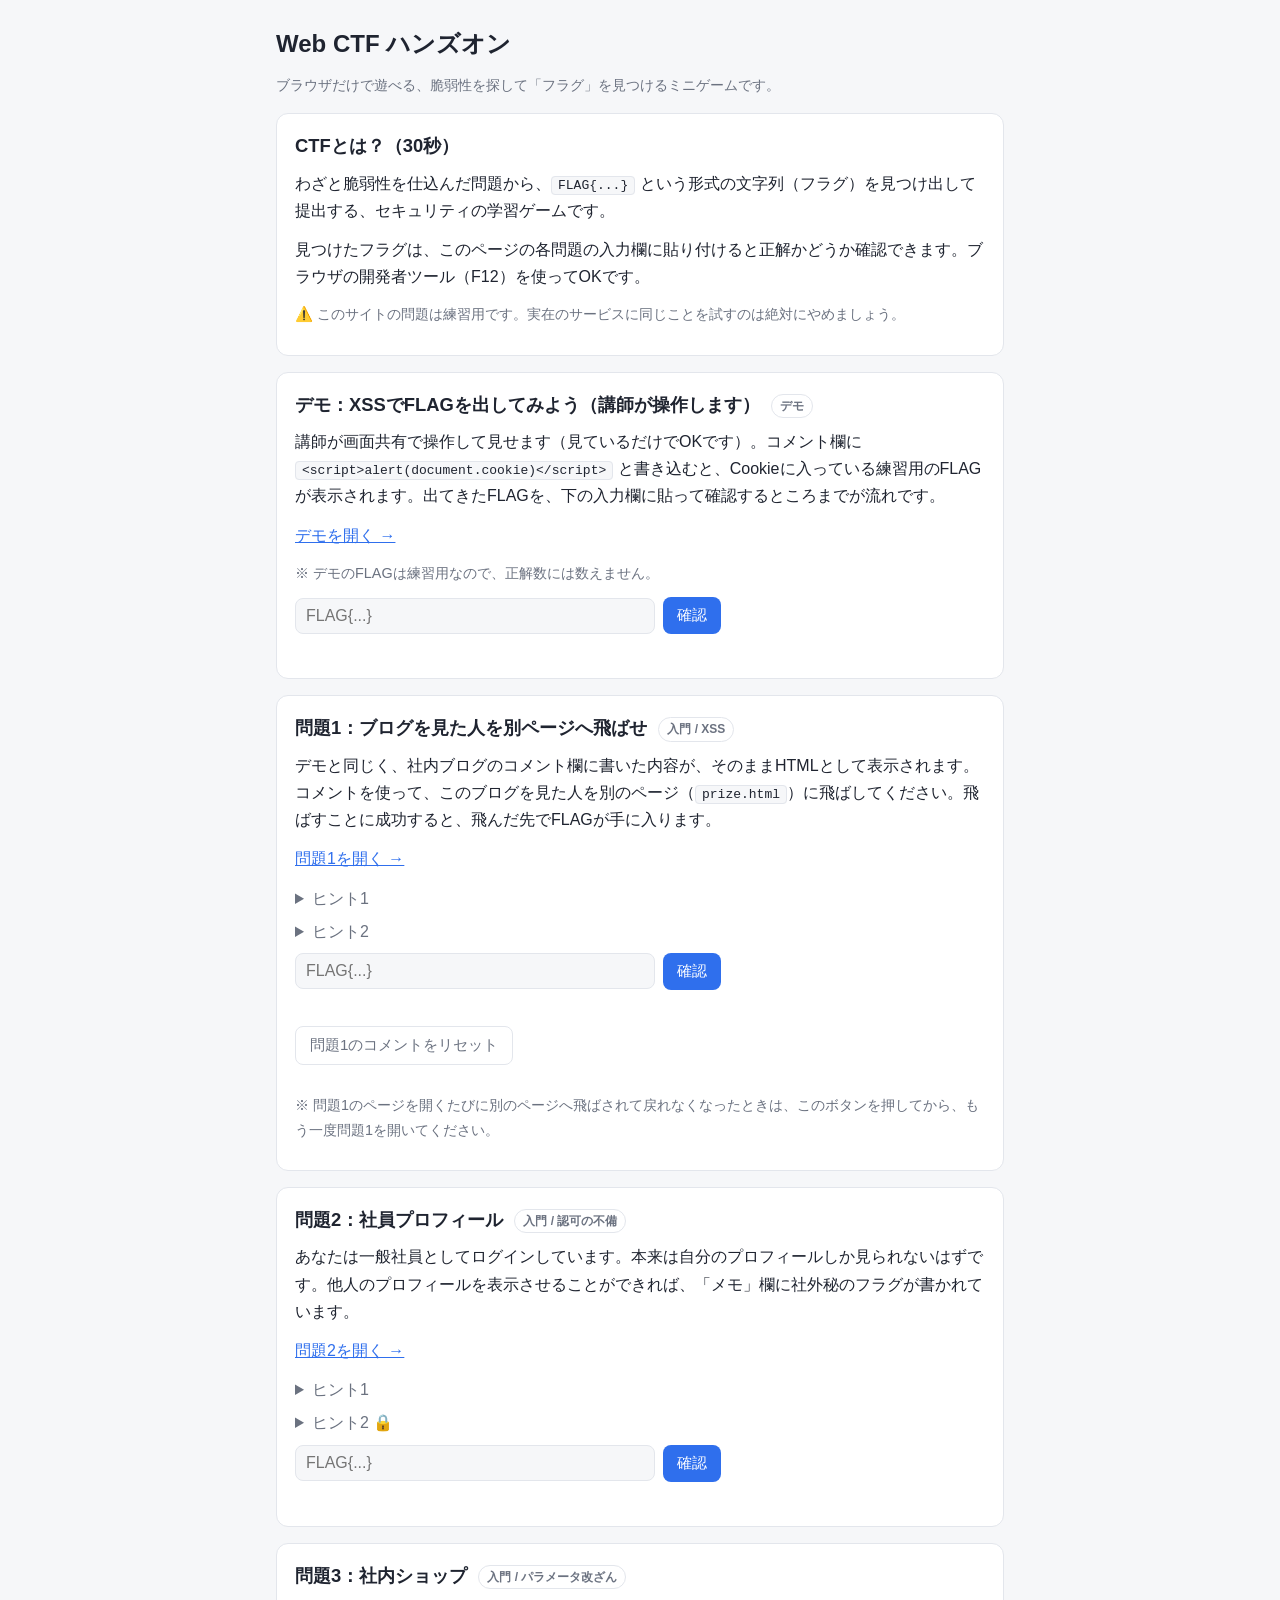
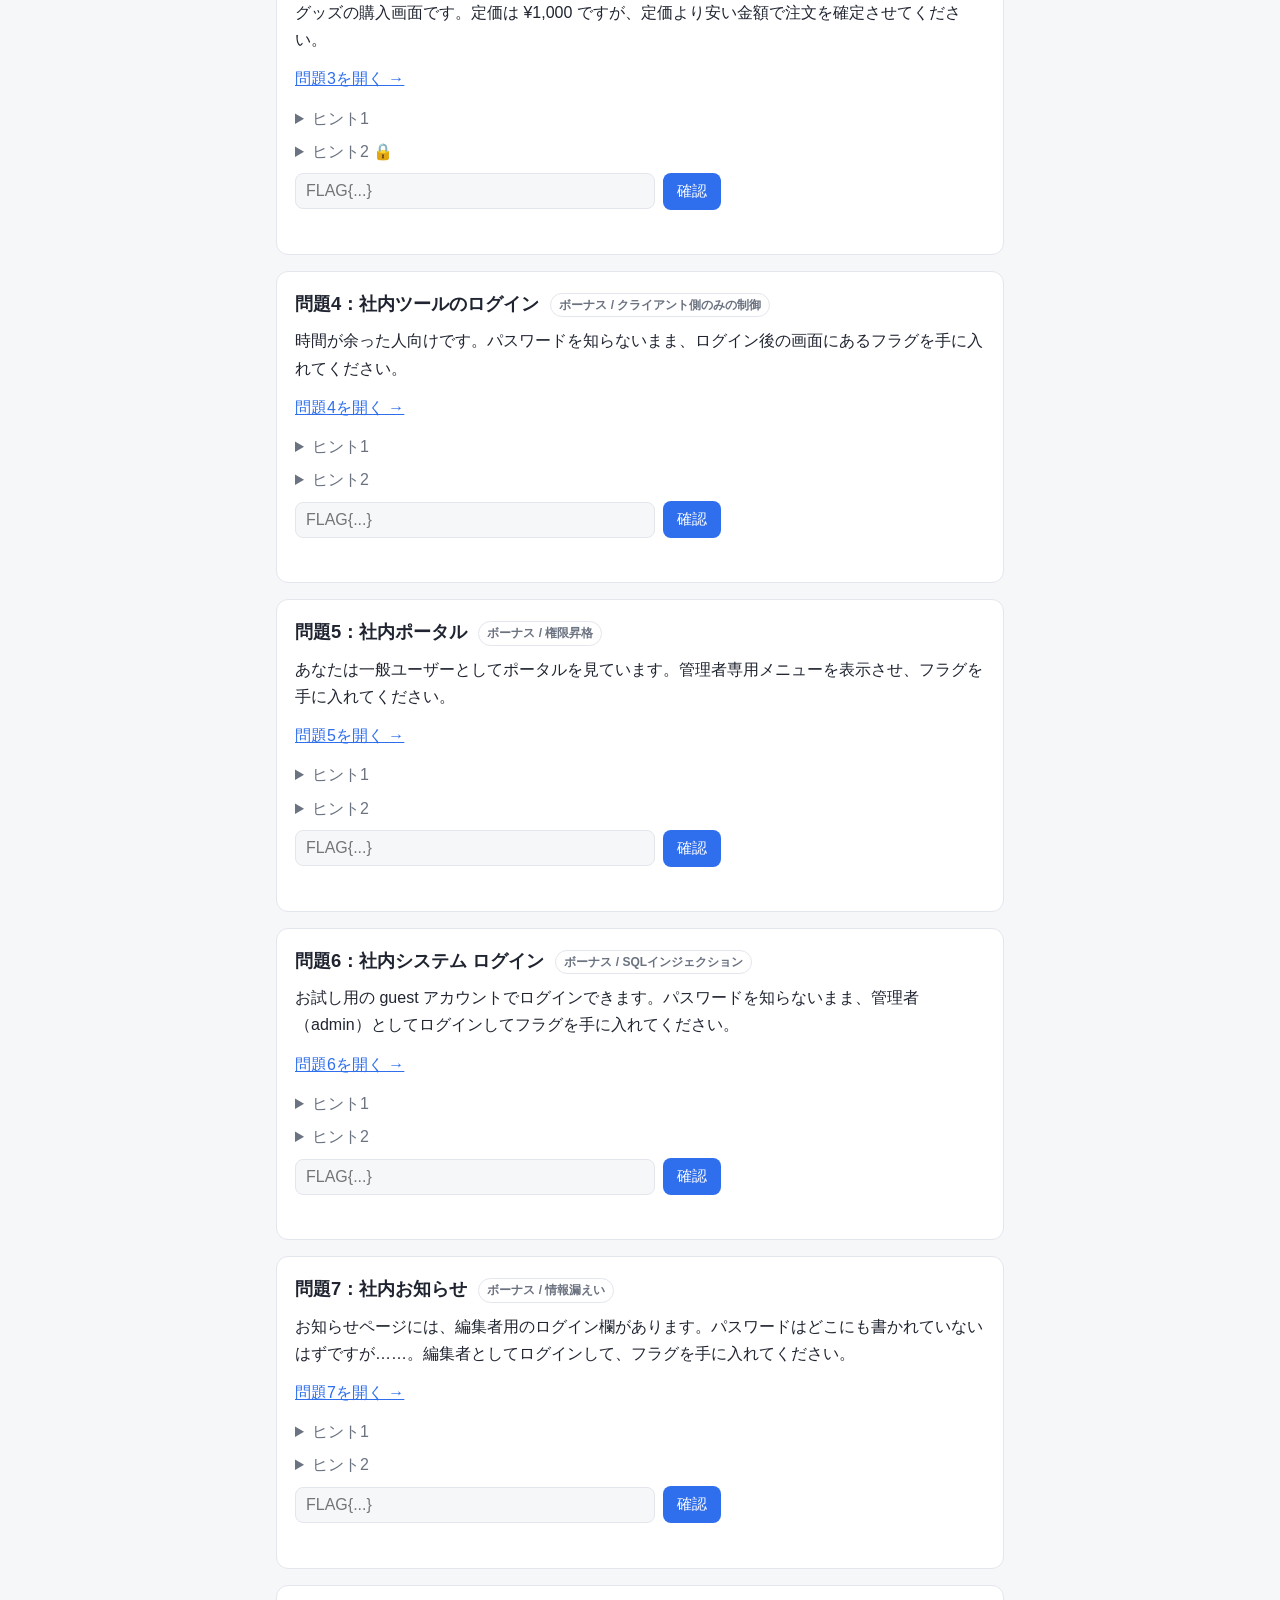
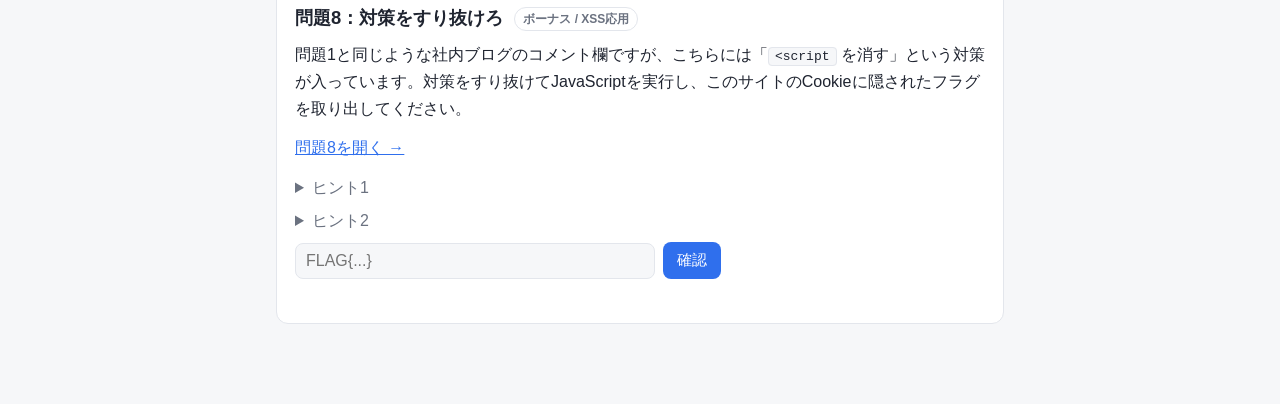
==== commit ef087646: "デモをトップページに組み込み、問題1をリダイレクト型のXSSに変更、旧問題1を問題8（ボーナス）に移動 - トップページに「デモ」のカードとフラグ確認欄を追加（正解数には数えない） - demo.ht" ====
--- a/index.html
+++ b/index.html
@@ -19,14 +19,26 @@
     <p class="muted">⚠️ このサイトの問題は練習用です。実在のサービスに同じことを試すのは絶対にやめましょう。</p>
   </div>
 
+  <div class="card" data-q="demo">
+    <h2>デモ：XSSでFLAGを出してみよう（講師が操作します） <span class="badge">デモ</span></h2>
+    <p>講師が画面共有で操作して見せます（見ているだけでOKです）。コメント欄に <code>&lt;script&gt;alert(document.cookie)&lt;/script&gt;</code> と書き込むと、Cookieに入っている練習用のFLAGが表示されます。出てきたFLAGを、下の入力欄に貼って確認するところまでが流れです。</p>
+    <p><a href="demo.html" target="_blank" rel="noopener">デモを開く →</a></p>
+    <p class="muted">※ デモのFLAGは練習用なので、正解数には数えません。</p>
+    <div class="row flag-row"><input type="text" placeholder="FLAG{...}" aria-label="デモのフラグ"><button type="button">確認</button></div>
+    <div class="result" aria-live="polite"></div>
+  </div>
+
   <div class="card" data-q="q1">
-    <h2>問題1：社内ブログのコメント欄 <span class="badge">入門 / XSS</span></h2>
-    <p>社内ブログの記事に、コメントを書き込めます。書いたコメントは、記事を見た人全員の画面に表示されます。JavaScriptを実行して、このサイトのCookieに隠されたフラグを取り出してください。</p>
+    <h2>問題1：ブログを見た人を別ページへ飛ばせ <span class="badge">入門 / XSS</span></h2>
+    <p>デモと同じく、社内ブログのコメント欄に書いた内容が、そのままHTMLとして表示されます。コメントを使って、このブログを見た人を別のページ（<code>prize.html</code>）に飛ばしてください。飛ばすことに成功すると、飛んだ先でFLAGが手に入ります。</p>
     <p><a href="q1.html" target="_blank" rel="noopener">問題1を開く →</a></p>
-    <details><summary>ヒント1</summary><p>コメントの文字は、HTMLとしてそのまま表示されているかもしれません。<code>&lt;b&gt;こんにちは&lt;/b&gt;</code> とコメントするとどうなりますか？</p></details>
-    <details class="hint2-locked" data-q="q1" data-hint2="/QuDEE9V3uCwJVaObm8UiQ==.m+3Se6CybRRSf9VI.d8IsyK/Aqy5kVztaeZ/[base64]/lbix4LijyOElYmZP/Yzbd6L4jyQsNETB5PvMcnRJ5WefcWrNiGPBxGGHR2rwbvAEyG8LJANK16cNAOKLGV4vs490kLeXbphH2TYHOpcDiM1JXvkcFcVkkhDz2JFMNNUU86f8aM+kwZIt6voWTaQw=="><summary>ヒント2 🔒</summary><div class="hint2-body"><p class="muted">時間になったら、講師がMeetのチャットで合言葉をお知らせします。</p><div class="row"><input type="text" placeholder="合言葉" aria-label="問題1のヒント2の合言葉" autocomplete="off"><button type="button">開く</button></div><div class="result" aria-live="polite"></div></div></details>
+    <details><summary>ヒント1</summary><p>デモと同じく、コメントに書いた <code>&lt;script&gt;</code> が動きます。</p></details>
+    <details><summary>ヒント2</summary><p>ページを移動させるJavaScriptは <code>location.href = '移動先'</code> です。</p></details>
     <div class="row flag-row"><input type="text" placeholder="FLAG{...}" aria-label="問題1のフラグ"><button type="button">確認</button></div>
     <div class="result" aria-live="polite"></div>
+    <div class="row"><button type="button" class="secondary" id="reset-q1">問題1のコメントをリセット</button></div>
+    <div class="result" id="reset-q1-msg" aria-live="polite"></div>
+    <p class="muted">※ 問題1のページを開くたびに別のページへ飛ばされて戻れなくなったときは、このボタンを押してから、もう一度問題1を開いてください。</p>
   </div>
 
   <div class="card" data-q="q2">
@@ -34,7 +46,7 @@
     <p>あなたは一般社員としてログインしています。本来は自分のプロフィールしか見られないはずです。他人のプロフィールを表示させることができれば、「メモ」欄に社外秘のフラグが書かれています。</p>
     <p><a href="q2.html?id=101" target="_blank" rel="noopener">問題2を開く →</a></p>
     <details><summary>ヒント1</summary><p>ブラウザのアドレスバー（URL）をよく見てみましょう。</p></details>
-    <details class="hint2-locked" data-q="q2" data-hint2="PCLliRUPIjnv5kX0uM74ew==.luiBPdrU0jvIc9X5.EJwF47s+xMmlU0utvg6H6fPTlKMtWhIQmhet4/100siPjTRtYviWfOf1eFf91VY/64HgMKTFCpydC0XxQC8p3RLKtAsw4bG1UyCmENeUjobAVYG1zh3neRO9yr7dcFZTvwwM+YpXjCkk8OirsNf2JmRAH9Dn7YEjhSiycNPotC95dllMppqxR3Cb3auMA9E7CnEGdEM+wvVsu3xn3M8qAAjM9qgp80UQJAH48zXnHSo/2O7ZrdU0Xr9RMCa/K+KTud80lwoqyF5CNhaxvpg+9ZU/KbVrhJY="><summary>ヒント2 🔒</summary><div class="hint2-body"><p class="muted">時間になったら、講師がMeetのチャットで合言葉をお知らせします。</p><div class="row"><input type="text" placeholder="合言葉" aria-label="問題2のヒント2の合言葉" autocomplete="off"><button type="button">開く</button></div><div class="result" aria-live="polite"></div></div></details>
+    <details class="hint2-locked" data-q="q2" data-hint2="WRYzuGupAhkmEB/fdI1dpg==.LlrAgUoY/UcPRxhW.P/mQA4GXRsZg1nEx2OEoKsRx06boTi99w85p+EsbB2fkIqCgVfMrXqSz+R7H9g86j+XFl9/iKgDVgpC8vmXHr9GRanMznxuh/uoWykRbd0h8hGRrD9eYm4UH2XcfVc+xZVoGGasOJeXcmr4tuNZIeH8rZoufIZDcB9STHNQ30c/41zSLcSLibeAAcTxq5Nno3NwzKq+1N7Jn5c0oIbqz9IQXlikAzbipcmmAXA5oGdTyKZpoIiPBEZX4ki5dLdTHw0l6tI5ZRVeHVA6/wAvoeORzbFjCyCM="><summary>ヒント2 🔒</summary><div class="hint2-body"><p class="muted">時間になったら、講師がMeetのチャットで合言葉をお知らせします。</p><div class="row"><input type="text" placeholder="合言葉" aria-label="問題2のヒント2の合言葉" autocomplete="off"><button type="button">開く</button></div><div class="result" aria-live="polite"></div></div></details>
     <div class="row flag-row"><input type="text" placeholder="FLAG{...}" aria-label="問題2のフラグ"><button type="button">確認</button></div>
     <div class="result" aria-live="polite"></div>
   </div>
@@ -44,7 +56,7 @@
     <p>グッズの購入画面です。定価は ¥1,000 ですが、定価より安い金額で注文を確定させてください。</p>
     <p><a href="q3.html" target="_blank" rel="noopener">問題3を開く →</a></p>
     <details><summary>ヒント1</summary><p>画面に見えない項目も、ブラウザには送信データとして入っています。開発者ツール（F12）の「Elements」でフォームを調べてみましょう。</p></details>
-    <details class="hint2-locked" data-q="q3" data-hint2="N6LNxZc1aJ0YkK3YsLEAWQ==.7XPjWVTWOrqDfVTa.08n1hFqlbE6wqKTzrcNxgN8REnUe2OtAUs+UndAFoNAyAI65rdYHBhACL40NLqKN8Hkz/Wejp+pzKV5EJfHCa5WBpsGsPxGTlPStyjE0/g+ozPq4PYSvXjSWhUnPckf12Hq3kiE/T2Kf4nzDE4mM6foB3w+BahoYyQ+zxVpq/tNdZMXhlmwgJbgj5E17ymo537l6QeCvKiNQQh5FrpM2qcFlAJdd/k4A/fEDREmLgpSIokwSySBbUuSOlUM/iDFqe2g80RuPvcgWjYbVCnX6sz52uINGH/c="><summary>ヒント2 🔒</summary><div class="hint2-body"><p class="muted">時間になったら、講師がMeetのチャットで合言葉をお知らせします。</p><div class="row"><input type="text" placeholder="合言葉" aria-label="問題3のヒント2の合言葉" autocomplete="off"><button type="button">開く</button></div><div class="result" aria-live="polite"></div></div></details>
+    <details class="hint2-locked" data-q="q3" data-hint2="rtBW0iyJ5tYIpgvqHxX41w==.bM9ROr3TGy81gCrg.jDSi+GFvQNbPHxDO3LhEShrPWFfxa/[base64]/nSnZAlcVShxWzSdWQjxpZuK/YAe1nbTcLiiCwOJ31T0ya0b8m1EM="><summary>ヒント2 🔒</summary><div class="hint2-body"><p class="muted">時間になったら、講師がMeetのチャットで合言葉をお知らせします。</p><div class="row"><input type="text" placeholder="合言葉" aria-label="問題3のヒント2の合言葉" autocomplete="off"><button type="button">開く</button></div><div class="result" aria-live="polite"></div></div></details>
     <div class="row flag-row"><input type="text" placeholder="FLAG{...}" aria-label="問題3のフラグ"><button type="button">確認</button></div>
     <div class="result" aria-live="polite"></div>
   </div>
@@ -89,20 +101,33 @@
     <div class="result" aria-live="polite"></div>
   </div>
 
+  <div class="card" data-q="q8">
+    <h2>問題8：対策をすり抜けろ <span class="badge">ボーナス / XSS応用</span></h2>
+    <p>問題1と同じような社内ブログのコメント欄ですが、こちらには「<code>&lt;script</code> を消す」という対策が入っています。対策をすり抜けてJavaScriptを実行し、このサイトのCookieに隠されたフラグを取り出してください。</p>
+    <p><a href="q8.html" target="_blank" rel="noopener">問題8を開く →</a></p>
+    <details><summary>ヒント1</summary><p><code>&lt;b&gt;こんにちは&lt;/b&gt;</code> を投稿すると太字になります。入力がHTMLとして解釈されています。</p></details>
+    <details><summary>ヒント2</summary><p><code>&lt;script</code> は対策されています。ほかのHTMLの書き方で、JavaScriptを実行できます。Cookieは <code>document.cookie</code> で読めます。</p></details>
+    <div class="row flag-row"><input type="text" placeholder="FLAG{...}" aria-label="問題8のフラグ"><button type="button">確認</button></div>
+    <div class="result" aria-live="polite"></div>
+  </div>
+
   <p class="muted" id="score" aria-live="polite"></p>
 </main>
 
 <script>
 // フラグのSHA-256ハッシュ（答えそのものはここに書いていません）
 const HASHES = {
-  q1: "989458d26c2653d7b86d0289a339e1fc984cbf2ce73290f299287fc858fa68b1",
+  q1: "e56bf170c331c2c10cea3d05086ae5572de0488e1ce54318a9ef6710de979972",
   q2: "4f68c20f3bf5aa5abec0d32d25b619ff41ea1a18fd244e82161d80823bf4a0c4",
   q3: "a25055f9118e65baf4ce43bc5c16e321013c6e10157f5fd07858ee1d9f1cf411",
   q4: "cb4aacacb4c4425d191102f54ab099ae815f8ea97229284aa31548eb40bf92a2",
   q5: "8100dc72014c74192560a6a80b3734c17d6a9fcbdfe3a47134e9db5082680f2f",
   q6: "704861c099c2d3eb92d60e5a956286bfa74d0f9bb892439f541e4e0abcc93b83",
-  q7: "296c0e98abc1559d18c495df46f1ddfdf1f7df73185b8f9fa891355a2763d603"
+  q7: "296c0e98abc1559d18c495df46f1ddfdf1f7df73185b8f9fa891355a2763d603",
+  q8: "989458d26c2653d7b86d0289a339e1fc984cbf2ce73290f299287fc858fa68b1"
 };
+// デモの練習用フラグ（正解数には数えない）
+const DEMO_HASH = "e05d7d8d932c744a989521802697e9332980cd76142ff87f418832286014282a";
 const solved = new Set();
 
 async function sha256(text) {
@@ -118,18 +143,27 @@
   const check = async () => {
     const value = input.value.trim();
     if (!value) return;
-    if (await sha256(value) === HASHES[q]) {
-      result.textContent = "✅ 正解です！";
+    const isDemo = q === "demo";
+    if (await sha256(value) === (isDemo ? DEMO_HASH : HASHES[q])) {
+      result.textContent = isDemo ? "✅ 正解です！（デモなので、正解数には数えません）" : "✅ 正解です！";
       result.className = "result ok";
-      solved.add(q);
+      if (!isDemo) solved.add(q);
     } else {
       result.textContent = "❌ 違うようです。もう少し探してみましょう。";
       result.className = "result ng";
     }
-    document.getElementById("score").textContent = "正解数：" + solved.size + " / " + Object.keys(HASHES).length + "（問題4〜7はボーナスです）";
+    document.getElementById("score").textContent = "正解数：" + solved.size + " / " + Object.keys(HASHES).length + "（問題4〜8はボーナスです）";
   };
   row.querySelector("button").addEventListener("click", check);
   input.addEventListener("keydown", e => { if (e.key === "Enter") check(); });
+});
+
+// ---- 問題1：コメントのリセット（別ページに飛ばされて戻れなくなったとき用） ----
+document.getElementById("reset-q1").addEventListener("click", () => {
+  try { localStorage.removeItem("q1_comments"); } catch (e) { /* 何もしない */ }
+  const msg = document.getElementById("reset-q1-msg");
+  msg.textContent = "問題1のコメントを初期状態に戻しました。";
+  msg.className = "result ok";
 });
 
 // ---- ヒント2：講師がMeetのチャットで伝える合言葉で開く ----
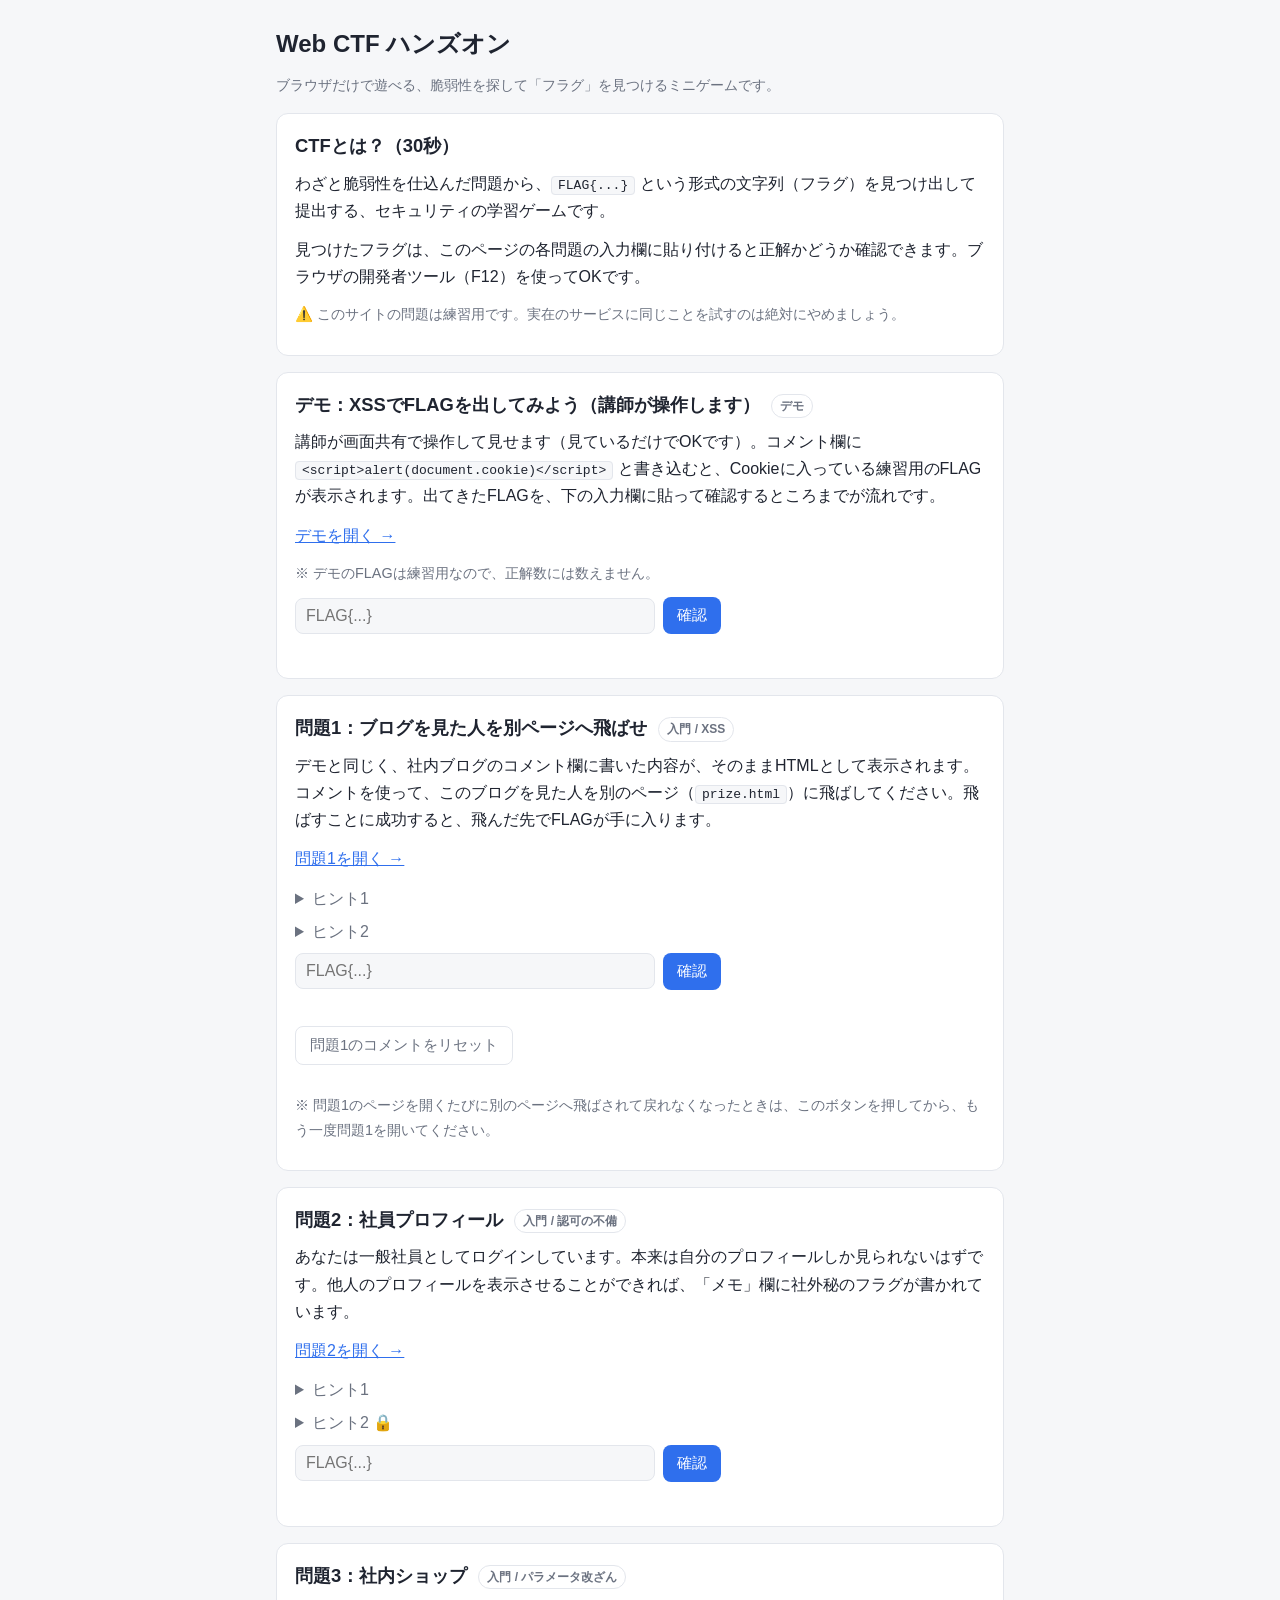
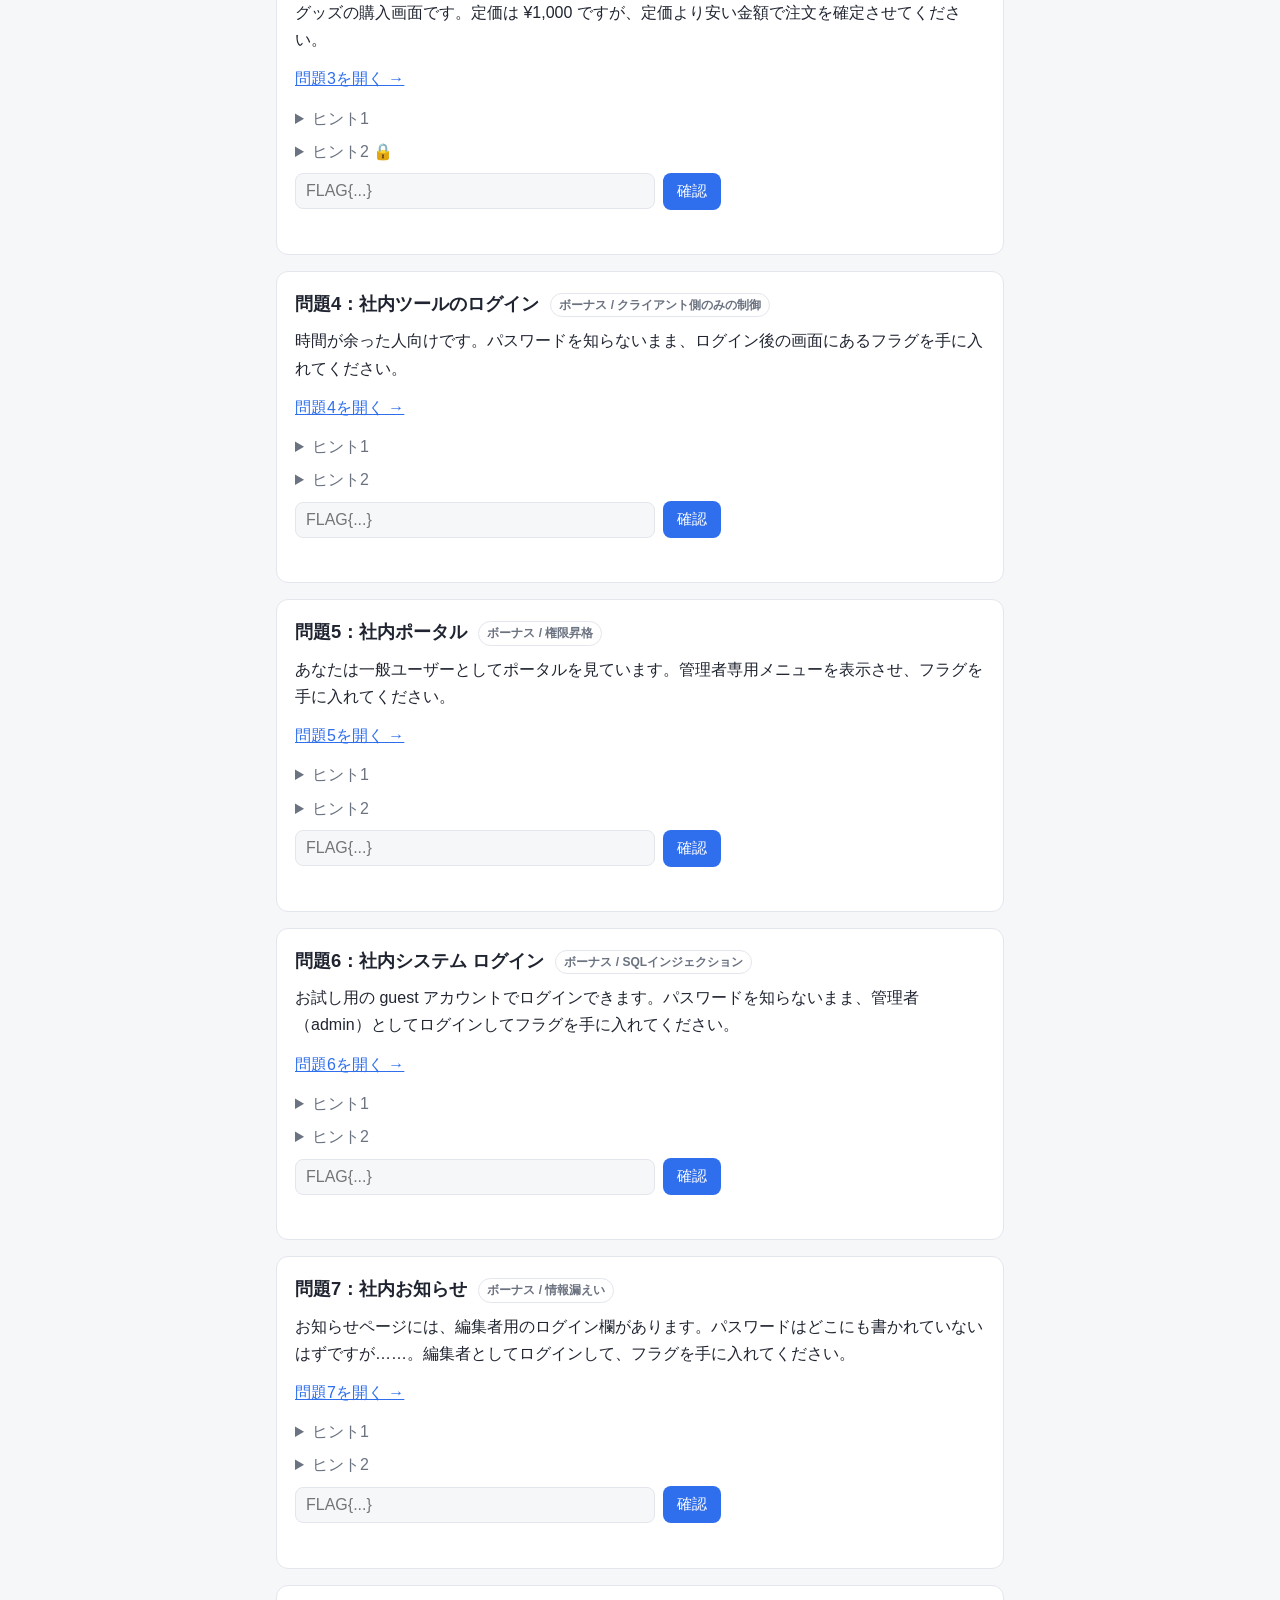
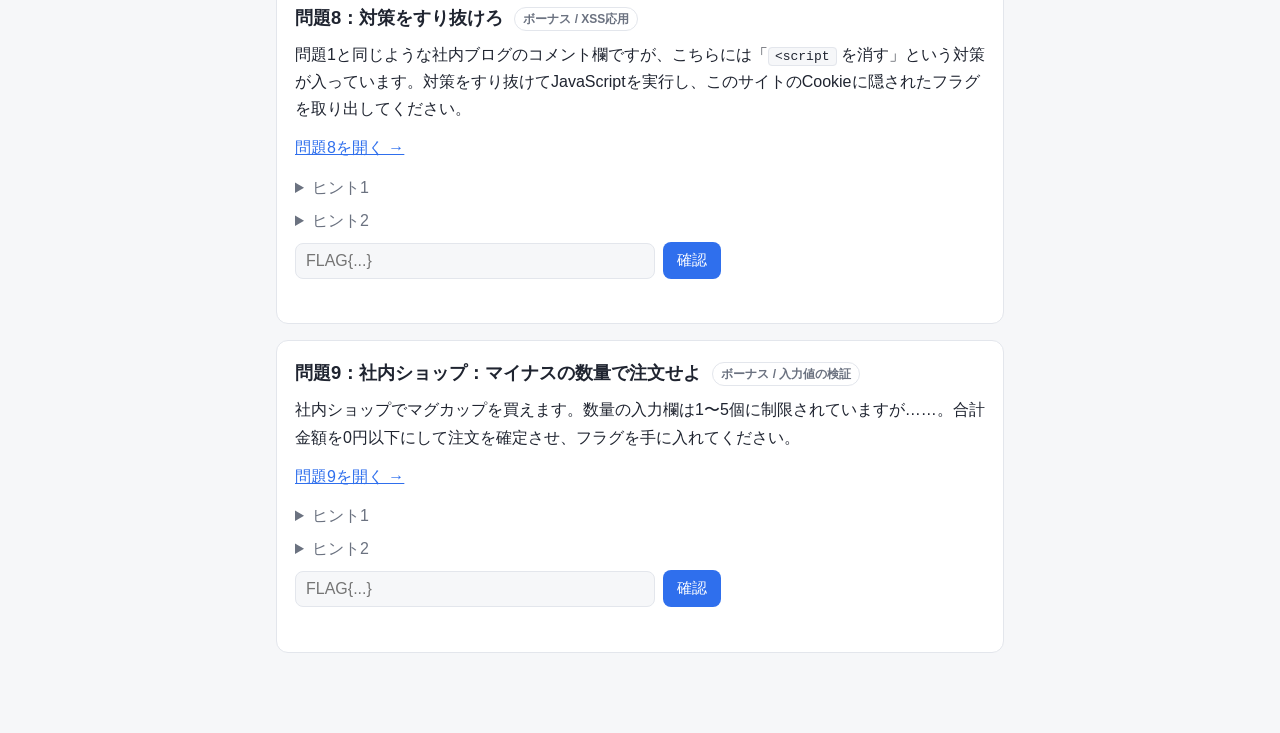
==== commit 152e0f8c: "ボーナス問題9「数量の改ざん（入力チェックが画面側だけ）」を追加 Co-Authored-By: Claude Opus 5.5 <noreply@anthropic.com>" ====
--- a/index.html
+++ b/index.html
@@ -111,6 +111,16 @@
     <div class="result" aria-live="polite"></div>
   </div>
 
+  <div class="card" data-q="q9">
+    <h2>問題9：社内ショップ：マイナスの数量で注文せよ <span class="badge">ボーナス / 入力値の検証</span></h2>
+    <p>社内ショップでマグカップを買えます。数量の入力欄は1〜5個に制限されていますが……。合計金額を0円以下にして注文を確定させ、フラグを手に入れてください。</p>
+    <p><a href="q9.html" target="_blank" rel="noopener">問題9を開く →</a></p>
+    <details><summary>ヒント1</summary><p>数量の入力欄の制限は、開発者ツール（F12）の「Elements」で見られます。</p></details>
+    <details><summary>ヒント2</summary><p><code>&lt;input&gt;</code> の <code>min</code> 属性を消すと、マイナスの数も入力できます。</p></details>
+    <div class="row flag-row"><input type="text" placeholder="FLAG{...}" aria-label="問題9のフラグ"><button type="button">確認</button></div>
+    <div class="result" aria-live="polite"></div>
+  </div>
+
   <p class="muted" id="score" aria-live="polite"></p>
 </main>
 
@@ -124,7 +134,8 @@
   q5: "8100dc72014c74192560a6a80b3734c17d6a9fcbdfe3a47134e9db5082680f2f",
   q6: "704861c099c2d3eb92d60e5a956286bfa74d0f9bb892439f541e4e0abcc93b83",
   q7: "296c0e98abc1559d18c495df46f1ddfdf1f7df73185b8f9fa891355a2763d603",
-  q8: "989458d26c2653d7b86d0289a339e1fc984cbf2ce73290f299287fc858fa68b1"
+  q8: "989458d26c2653d7b86d0289a339e1fc984cbf2ce73290f299287fc858fa68b1",
+  q9: "814270b17b07ce1bd48754fdb79e976bec4ef5c3b4944d4b2c6e992422e209ee"
 };
 // デモの練習用フラグ（正解数には数えない）
 const DEMO_HASH = "e05d7d8d932c744a989521802697e9332980cd76142ff87f418832286014282a";
@@ -152,7 +163,7 @@
       result.textContent = "❌ 違うようです。もう少し探してみましょう。";
       result.className = "result ng";
     }
-    document.getElementById("score").textContent = "正解数：" + solved.size + " / " + Object.keys(HASHES).length + "（問題4〜8はボーナスです）";
+    document.getElementById("score").textContent = "正解数：" + solved.size + " / " + Object.keys(HASHES).length + "（問題4〜9はボーナスです）";
   };
   row.querySelector("button").addEventListener("click", check);
   input.addEventListener("keydown", e => { if (e.key === "Enter") check(); });
